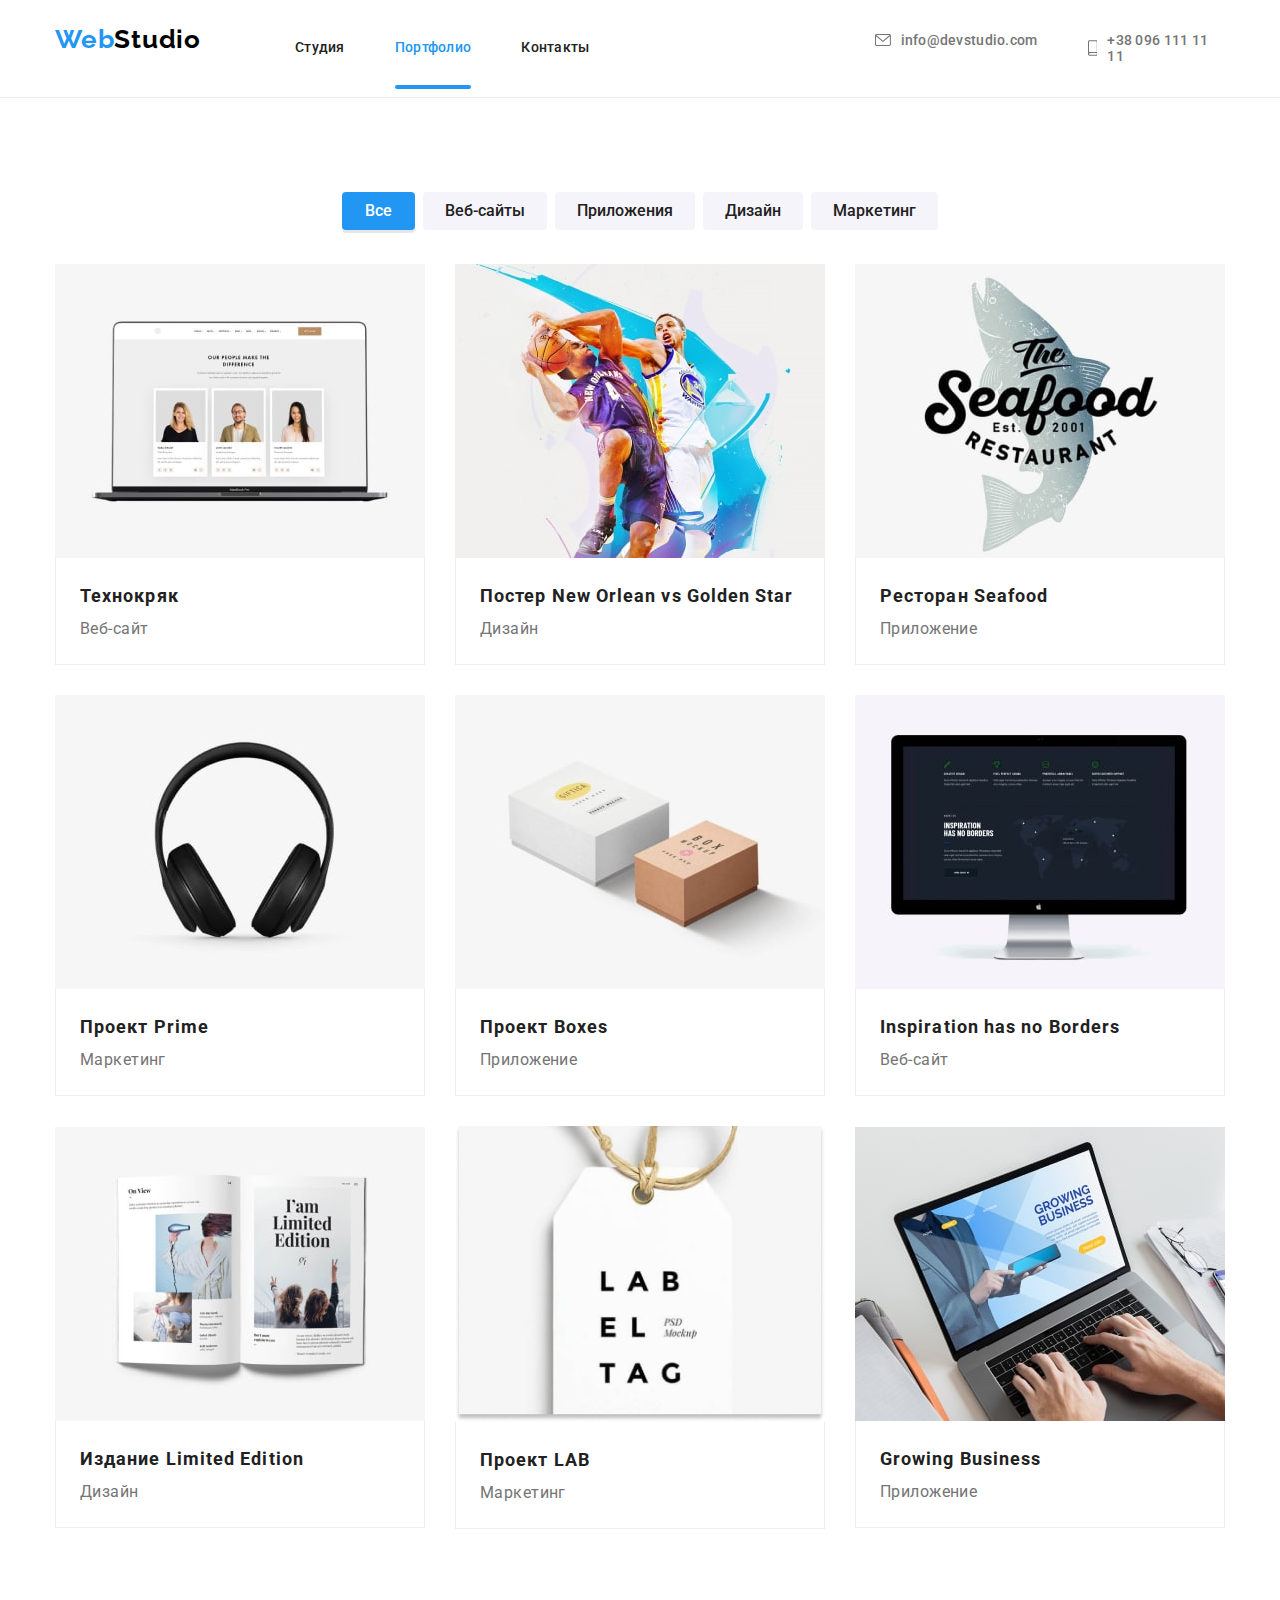
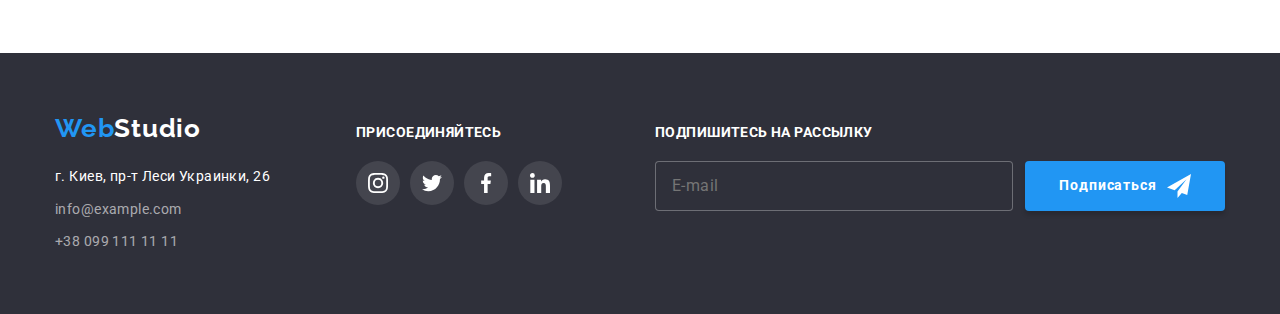
==== portfolio.html @ 18608d6f "fix" ====
<!DOCTYPE html>
<html lang="ru">

<head>
    <meta charset="UTF-8">
    <meta http-equiv="X-UA-Compatible" content="IE=edge">
    <meta name="viewport" content="width=device-width, initial-scale=1.0">
    <title>goit-markup-hw-08</title>
    <link rel="preconnect" href="https://fonts.gstatic.com">
    <link
        href="https://fonts.googleapis.com/css2?family=Raleway:wght@700&family=Roboto:wght@400;500;700;900&display=swap"
        rel="stylesheet">
    <link rel="stylesheet"
        href="https://cdnjs.cloudflare.com/ajax/libs/modern-normalize/1.0.0/modern-normalize.min.css" />
    <link rel="stylesheet" href="./css/main.min.css">
</head>

<body>
<header class="header">
    <div class="container container--head">
        <a href="#" class="logo"><span class="logo__item">Web</span><span class="logo__item--black">Studio</span></a>
        <!-- class="nav" -->
        <button class="menu-toggle js-open-menu" aria-expanded="false" aria-controls="mobile-menu">
            <svg width="24" height="16" viewBox="0 0 24 16" fill="none" xmlns="http://www.w3.org/2000/svg">
                <path fill-rule="evenodd"
                    d="M0 2.66667V0H24V2.66667H0ZM0 9.33333H24V6.66667H0V9.33333ZM0 16H24V13.3333H0V16Z" fill="black" />
            </svg>
            <!-- clip-rule="evenodd" -->
        </button>
        <div class="menu-container js-menu-container" id="mobile-menu">
            <div class="mobile-menu-top">
                <button class="menu-toggle js-close-menu">
                    <svg fill="currentColor" viewBox="0 0 20 20" xmlns="http://www.w3.org/2000/svg" width="24"
                        height="24">
                        <path fill-rule="evenodd"
                            d="M4.293 4.293a1 1 0 011.414 0L10 8.586l4.293-4.293a1 1 0 111.414 1.414L11.414 10l4.293 4.293a1 1 0 01-1.414 1.414L10 11.414l-4.293 4.293a1 1 0 01-1.414-1.414L8.586 10 4.293 5.707a1 1 0 010-1.414z"
                            clip-rule="evenodd"></path>
                    </svg>
                </button>

                <nav class="mobile-menu">
                    <ul class="mobile-menu-list">
                        <li class="mobile-menu-list__item">
                            <a class="mobile-menu-list__link  link" href="./index.html">Студия</a>
                        </li>
                        <li class="mobile-menu-list__item">
                            <a class="mobile-menu-list__link mobile-menu--current link" href="./portfolio.html">Портфолио</a>
                        </li>
                        <li class="mobile-menu-list__item">
                            <a class="mobile-menu-list__link link" href="#contacts">Контакты</a>
                        </li>
                    </ul>
                </nav>
            </div>
            <div class="mobile-menu-bottom">
                <ul class="mobile-menu-contacts">
                    <li class="mobile-menu-contacts__item">
                        <a class="mobile-menu-contacts__link contacts__link--tel link" href="tel:+380961111111">+38 096
                            111 11 11</a>
                    </li>
                    <li class="mobile-menu-contacts__item">
                        <a class="mobile-menu-contacts__link contacts__link--email link"
                            href="mailto:info@devstudio.com">info@devstudio.com</a>
                    </li>
                </ul>
                <ul class="mobile-menu-social">
                    <li class="mobile-menu-social__item">
                        <a class="mobile-menu-social__link link" href="">Instagram</a>
                    </li>
                    <li class="mobile-menu-social__item">
                        <a class="mobile-menu-social__link link" href="">Twitter</a>
                    </li>
                    <li class="mobile-menu-social__item">
                        <a class="mobile-menu-social__link link" href="">Facebook</a>
                    </li>
                    <li class="mobile-menu-social__item">
                        <a class="mobile-menu-social__link link" href="">LinkedIn</a>
                    </li>
                </ul>
            </div>
        </div>
        <div class="menu-desktop">
            <nav>
                <ul class="navigation">
                    <li class="navigation__item">
                        <a class="navigation__link " href="./index.html">Студия</a>
                    </li>
                    <li class="navigation__item">
                        <a class="navigation__link navigation__link--current" href="./portfolio.html">Портфолио</a>
                    </li>
                    <li class="navigation__item">
                        <a class="navigation__link" href="#contacts">Контакты</a>
                    </li>
                </ul>
            </nav>
            <ul class="contacts">
                <li class="contacts__item">
                    <a class="contacts__link contacts__link--email" href="mailto:info@devstudio.com ">
                        <svg class=" contacts__icon contacts__icon--email">
                            <use href="./images/icons.svg#email">
                            </use>
                        </svg>info@devstudio.com</a>
                </li>
                <li class="contacts__item">
                    <a class="contacts__link contacts__link--tel" href="tel:+380961111111">
                        <svg class="contacts__icon contacts__icon--tel">
                            <use href="./images/icons.svg#phone">
                            </use>
                        </svg>+38 096 111 11 11</a>
                </li>
            </ul>
        </div>
    </div>
</header>
    <main>
        <!--PORTFOLIO-->
        <section class="section">
            <div class="container">
                <h1 class="portfolio-title visual--hiden">Наши продукты</h1>
                <ul class="button-list">
                    <li class="button-list__item">
                        <button class="button button--sellect" type="button">Все</button>
                    </li>
                    <li class="button-list__item">
                        <button class="button" type="button">Веб-сайты</button>
                    </li>
                    <li class="button-list__item">
                        <button class="button" type="button">Приложения</button>
                    </li>
                    <li class="button-list__item">
                        <button class="button" type="button">Дизайн</button>
                    </li>
                    <li class="button-list__item">
                        <button class="button" type="button">Маркетинг</button>
                    </li>
                </ul>
                <ul class="products">
                    <li class="products__item">
                        <a href="" class="products__link">
                            <div class="products__thumb">
                               <picture>
                                <source srcset="../images/technokriak-desktop-1x.jpg 1x, ../images/technokriak-desktop-2x.jpg 2x" media="(min-width: 1200px)">
                                <source srcset="../images/technokriak-tab-1x.jpg 1x, ../images/technokriak-tab-2x.jpg 2x"
                                    media="(min-width: 768px)">
                                <source srcset="../images/technokriak-mob-1x.jpg 1x, ../images/technokriak-mob-2x.jpg 2x"
                                        media="(min-width: 480px)">
                                <img class="products__img" src="./images/technokriak.jpg" alt="" width="100%">
                               </picture>
                                <div class="products__overlay">
                                    <p class="products__desc">Технокряк это современная площадка распространения
                                        коронавируса. Компании используют эту платформу для цифрового
                                        шпионажа и атак на защищённые сервера конкурентов.</p>
                                </div>
                            </div>
                            <div class="products__content">
                                <h3 class="products__title">Технокряк</h3>
                                <p class="products__subtitle">Веб-сайт</p>
                            </div>

                        </a>
                    </li>

                    <li class="products__item" >
                        <a href="" class="products__link">
                            <div class="products__thumb">
                                <picture>
                                    <source srcset="../images/poster-desktop-1x.jpg 1x, ../images/poster-desktop-2x.jpg 2x"
                                        media="(min-width: 1200px)">
                                    <source srcset="../images/poster-tab-1x.jpg 1x, ../images/poster-tab-2x.jpg 2x"
                                        media="(min-width: 768px)">
                                    <source srcset="../images/poster-mob-1x.jpg 1x, ../images/poster-mob-2x.jpg 2x"
                                        media="(min-width: 480px)">
                                        <img class="products__img" src="./images/poster-new-orlean.jpg" alt="" width="100%">
                                </picture>
                                        <div class="products__overlay">
                                    <p class="products__desc">Технокряк это современная площадка распространения
                                        коронавируса. Компании используют эту платформу для цифрового
                                        шпионажа и атак на защищённые сервера конкурентов.</p>
                                </div>
                            </div>
                            <div class="products__content">
                                <h3 class="products__title"> Постер New Orlean vs Golden Star </h3>
                                <p class="products__subtitle">Дизайн</p>
                            </div>
                        </a>
                    </li>

                    <li class="products__item">
                        <a href="" class="products__link">
                            <div class="products__thumb">
                                <picture>
                                    <source srcset="../images/restoran-desktop-1x.jpg 1x, ../images/restoran-desktop-2x.jpg 2x" media="(min-width: 1200px)">
                                    <source srcset="../images/restoran-tab-1x.jpg 1x, ../images/restoran-tab-2x.jpg 2x" media="(min-width: 768px)">
                                    <source srcset="../images/restoran-mob-1x.jpg 1x, ../images/restoran-mob-2x.jpg 2x" media="(min-width: 480px)">
                                    <img class="products__img" src="./images/restoran-seafood.jpg" alt="" width="100%">
                                </picture>
                                    <div class="products__overlay">
                                    <p class="products__desc">Технокряк это современная площадка распространения
                                        коронавируса. Компании используют эту платформу для цифрового
                                        шпионажа и атак на защищённые сервера конкурентов.</p>
                                </div>
                            </div>
                            <div class="products__content">
                                <h3 class="products__title">Ресторан Seafood</h3>
                                <p class="products__subtitle">Приложение</p>
                            </div>
                        </a>
                    </li>

                    <li class="products__item">
                        <a href="" class="products__link">
                            <div class="products__thumb">
                                <picture>
                                    <source srcset="../images/prime-desktop-1x.jpg 1x, ../images/prime-desktop-2x.jpg 2x"
                                        media="(min-width: 1200px)">
                                    <source srcset="../images/prime-tab-1x.jpg 1x, ../images/prime-tab-2x.jpg 2x" media="(min-width: 768px)">
                                    <source srcset="../images/prime-mob-1x.jpg 1x, ../images/prime-mob-2x.jpg 2x" media="(min-width: 480px)">
                                    <img class="products__img" src="./images/proekt-prime.jpg" alt="" width="100%">
                                </picture>
                                    <div class="products__overlay">
                                    <p class="products__desc">Технокряк это современная площадка распространения
                                        коронавируса. Компании используют эту платформу для цифрового
                                        шпионажа и атак на защищённые сервера конкурентов.</p>
                                </div>
                            </div>
                            <div class="products__content">
                                <h3 class="products__title">Проект Prime</h3>
                                <p class="products__subtitle">Маркетинг</p>
                            </div>
                        </a>
                    </li>

                    <li class="products__item">
                        <a href="" class="products__link">
                            <div class="products__thumb">
                                <picture>
                                    <source srcset="../images/boxes-desktop-1x.jpg 1x, ../images/boxes-desktop-2x.jpg 2x"
                                        media="(min-width: 1200px)">
                                    <source srcset="../images/boxes-tab-1x.jpg 1x, ../images/boxes-tab-2x.jpg 2x" media="(min-width: 768px)">
                                    <source srcset="../images/boxes-mob-1x.jpg 1x, ../images/boxes-mob-2x.jpg 2x" media="(min-width: 480px)">
                                    <img class="products__img" src="./images/projekt-boxes.jpg" alt="" width="100%">
                                </picture>
                                    <div class="products__overlay">
                                    <p class="products__desc">Технокряк это современная площадка распространения
                                        коронавируса. Компании используют эту платформу для цифрового
                                        шпионажа и атак на защищённые сервера конкурентов.</p>
                                </div>
                            </div>
                            <div class="products__content">
                                <h3 class="products__title">Проект Boxes</h3>
                                <p class="products__subtitle">Приложение</p>
                            </div>
                        </a>
                    </li>

                    <li class="products__item">
                        <a href="" class="products__link">
                            <div class="products__thumb">
                                <picture>
                                    <source srcset="../images/inspiration-desktop-1x.jpg 1x, ../images/inspiration-desktop-2x.jpg 2x"
                                        media="(min-width: 1200px)">
                                    <source srcset="../images/inspiration-tab-1x.jpg 1x, ../images/inspiration-tab-2x.jpg 2x" media="(min-width: 768px)">
                                    <source srcset="../images/inspiration-mob-1x.jpg 1x, ../images/inspiration-mob-2x.jpg 2x" media="(min-width: 480px)">
                                <img class="products__img" src="./images/inspiration-has-no-borders.jpg" alt="" width="100%">
                                </picture>
                                <div class="products__overlay">
                                    <p class="products__desc">Технокряк это современная площадка распространения
                                        коронавируса. Компании используют эту платформу для цифрового
                                        шпионажа и атак на защищённые сервера конкурентов.</p>
                                </div>
                            </div>
                            <div class="products__content">
                                <h3 class="products__title">Inspiration has no Borders</h3>
                                <p class="products__subtitle">Веб-сайт</p>
                            </div>
                        </a>
                    </li>

                    <li class="products__item">
                        <a href="" class="products__link">
                            <div class="products__thumb">
                                <picture>
                                    <source srcset="../images/limited-desktop-1x.jpg 1x, ../images/limited-desktop-2x.jpg 2x" media="(min-width: 1200px)">
                                    <source srcset="../images/limited-tab-1x.jpg 1x, ../images/limited-tab-2x.jpg 2x" media="(min-width: 768px)">
                                    <source srcset="../images/limited-mob-1x.jpg 1x, ../images/limited-mob-2x.jpg 2x" media="(min-width: 480px)">
                                    <img class="products__img" src="./images/limited-edition.jpg" alt="" width="100%">
                                </picture>
                                    <div class="products__overlay">
                                    <p class="products__desc">Технокряк это современная площадка распространения
                                        коронавируса. Компании используют эту платформу для цифрового
                                        шпионажа и атак на защищённые сервера конкурентов.</p>
                                </div>
                            </div>
                            <div class="products__content">
                                <h3 class="products__title">Издание Limited Edition</h3>
                                <p class="products__subtitle">Дизайн</p>
                            </div>
                        </a>
                    </li>

                    <li class="products__item">
                        <a href="" class="products__link">
                            <div class="products__thumb">
                                <picture>
                                    <source srcset="../images/lab-desktop-1x.jpg 1x, ../images/lab-desktop-2x.jpg 2x"
                                        media="(min-width: 1200px)">
                                    <source srcset="../images/lab-tab-1x.jpg 1x, ../images/lab-tab-2x.jpg 2x" media="(min-width: 768px)">
                                    <source srcset="../images/lab-mob-1x.jpg 1x, ../images/lab-mob-2x.jpg 2x" media="(min-width: 480px)">
                                <img class="products__img" src="./images/project-lab-el-tag.jpg" alt="" width="100%">
                                </picture>
                                <div class="products__overlay">
                                    <p class="products__desc">Технокряк это современная площадка распространения
                                        коронавируса. Компании используют эту платформу для цифрового
                                        шпионажа и атак на защищённые сервера конкурентов.</p>
                                </div>
                            </div>
                            <div class="products__content">
                                <h3 class="products__title">Проект LAB</h3>
                                <p class="products__subtitle">Маркетинг</p>
                            </div>
                        </a>
                    </li>

                    <li class="products__item">
                        <a href="" class="products__link">
                            <div class="products__thumb">
                                <picture>
                                    <source srcset="../images/groving-desktop-1x.jpg 1x, ../images/groving-desktop-2x.jpg 2x"
                                        media="(min-width: 1200px)">
                                    <source srcset="../images/groving-tab-1x.jpg 1x, ../images/groving-tab-2x.jpg 2x" media="(min-width: 768px)">
                                    <source srcset="../images/groving-mob-1x.jpg 1x, ../images/groving-mob-2x.jpg 2x" media="(min-width: 480px)">
                                <img class="products__img" src="./images/technokriak.jpg" alt="" width="100%">
                                </picture>
                                <div class="products__overlay">
                                    <p class="products__desc">Технокряк это современная площадка распространения
                                        коронавируса. Компании используют эту платформу для цифрового
                                        шпионажа и атак на защищённые сервера конкурентов.</p>
                                </div>
                            </div>
                            <div class="products__content">
                                <h3 class="products__title">Growing Business</h3>
                                <p class="products__subtitle">Приложение</p>
                            </div>
                        </a>
                    </li>
                </ul>
            </div>
        </section>

    </main>
<footer class="footer">
    <div class="container container--foot">
        <div class="tablet__foot">
            <div class="foot__width">
                <div class="foot__logo--foot">
                    <a href="#" class="logo logo--foot"> <span class="logo__item">Web</span><span
                            class="logo__item--white">Studio</span></a>
                </div>
                <address id="contacts">
                    <ul class="items">
                        <li>
                            <p class="items__text">г. Киев, пр-т Леси Украинки, 26</p>
                        </li>
                        <li><a class="items__link mail" href="mailto:info@example.com">info@example.com</a> </li>
                        <li><a class="items__link tel" href="tel:+380991111111">+38 099 111 11 11</a> </li>
                    </ul>
                </address>
            </div>
            <div class="connect">
                <p class="connect__subtitle">присоединяйтесь</p>
                <ul class="social-connect">
                    <li class="social-connect__item">
                        <a class="social-connect__link" href="">
                            <svg class="social-connect__icon" width="20" height="20">
                                <use href="./images/icons.svg#instagram"></use>
                            </svg>
                        </a>
                    </li>
                    <li class="social-connect__item">
                        <a class="social-connect__link" href="">
                            <svg class="social-connect__icon" width="20" height="20">
                                <use href="./images/icons.svg#twitter"></use>
                            </svg>
                        </a>
                    </li>
                    <li class="social-connect__item">
                        <a class="social-connect__link" href="">
                            <svg class="social-connect__icon" width="20" height="20">
                                <use href="./images/icons.svg#facebook"></use>
                            </svg>
                        </a>
                    </li>
                    <li class="social-connect__item">
                        <a class="social-connect__link" href="">
                            <svg class="social-connect__icon" width="20" height="20">
                                <use href="./images/icons.svg#linkedin"></use>
                            </svg>
                        </a>
                    </li>
                </ul>
            </div>
        </div>
        <div class="subscribe">
            <p class="subscribe__subtitle">Подпишитесь на рассылку</p>
            <form class="form-subscribe" autocomplete="off">

                <label class="form-subscribe__field">
                    <input class="form-subscribe__input" type="text" placeholder="E-mail">
                </label>
                <button class="form-subscribe__button" type="submit"><span
                        class="form-subscribe__button-label">Подписаться</span>
                    <svg class="form-subscribe__svg" width="24px" height="24px">
                        <use href="./images/icons.svg#send"></use>
                    </svg>
                </button>
            </form>

        </div>
    </div>

</footer>
<!-- Скрипт на мобайл-меню -->
<script src="./js/mobile-menu.js"></script>
</body>

</html>
---- css/main.min.css ----
:root{--active-color: #2196f3;--white-color: #ffffff;--text-color: #757575;--main-font: "Roboto", sans-serif;--accent-font: "Raleway", sans-serif;--title-color: #212121;--button-background: #f5f4fa;--button-background-active: #2196f3;--back-dark: #2f303a;--foot-contact-text: rgba(255, 255, 255, 0.6);--back-color-order: #188ce8;--card-set-gap: 30px;--card-content-bc: #eeeeee;--icon-color: #afb1b8;--icon-connect: rgba(255, 255, 255, 0.1)}*{margin:0;padding:0}body{background-color:var(--white-color);font-family:var(--main-font);color:var(--text-color);font-size:14px;line-height:1.71em;letter-spacing:0.03em}.container{width:100%;padding-left:15px;padding-right:15px;margin-left:auto;margin-right:auto}@media screen and (min-width: 480px){.container{max-width:480px}}@media screen and (min-width: 768px){.container{max-width:768px}}@media screen and (min-width: 1200px){.container{max-width:1200px}}.section{margin-left:auto;margin-right:auto;padding:60px 0}@media screen and (min-width: 1200px){.section{padding:94px 0}}ul{list-style:none}a .link{text-decoration:none}a:active{color:var(--active-color)}h1,h2,h3,h4,h5,h6{color:var(--title-color);margin:0}p{margin:0}img{display:block;max-width:100%;height:auto}.main--title,.advantages .caption-title{text-transform:uppercase}.visual--hiden{visibility:hidden;position:absolute;clip:rect(0 0 0 0);width:1px;height:1px;margin:-1px}.logo{font-family:var(--accent-font);font-weight:700;font-size:24px;line-height:1.17em;letter-spacing:0.03em;padding-top:16px;padding-bottom:16px;text-decoration:none}@media screen and (min-width: 768px){.logo{margin-right:88px}}@media screen and (min-width: 1200px){.logo{font-size:26px;line-height:1.19em;margin-right:94px;padding-top:24px;padding-bottom:25px}}.logo__item{color:var(--active-color)}.logo__item--black{color:#000000}.logo__item--white{color:var(--white-color)}.logo--foot{padding:0;margin-top:60px;margin:0}.header{border-bottom:1px solid #ececec}.link{text-decoration:none}.container--head{min-width:320px;position:relative;display:-webkit-box;display:-ms-flexbox;display:flex;margin-bottom:0}.menu-toggle{position:absolute;top:10px;right:15px;width:40px;height:40px;display:-webkit-box;display:-ms-flexbox;display:flex;-webkit-box-pack:center;-ms-flex-pack:center;justify-content:center;-webkit-box-align:center;-ms-flex-align:center;align-items:center;margin:0;padding:0;background-color:transparent;cursor:pointer;border:none;outline:none;color:#000000}.menu-toggle:hover,.menu-toggle:focus{color:var(--active-color);fill:currentColor}@media (min-width: 768px){.menu-toggle{display:none}}.menu-container{position:fixed;top:0;left:0;background-color:var(--white-color);width:100vw;height:100vh;padding:48px 40px;z-index:2000;-webkit-transform:translateX(150%);transform:translateX(150%);-webkit-transition:transformX 250ms cubic-bezier(0.4, 0, 0.2, 1);transition:transformX 250ms cubic-bezier(0.4, 0, 0.2, 1)}.menu-container.is-open{-webkit-transform:translateX(0);transform:translateX(0)}.mobile-menu-list{font-weight:500;font-size:40px;line-height:1.18;letter-spacing:0.02em}.mobile-menu-list__link{display:inline-block;color:#000000}.mobile-menu-list>li:not(:last-child){padding-bottom:32px}.mobile-menu--current{color:var(--active-color)}.mobile-menu-bottom{position:absolute;bottom:48px}.mobile-menu-contacts{font-weight:500;font-size:24px;line-height:1.17;letter-spacing:0.02em}.mobile-menu-contacts__link{display:inline-block;color:var(--text-color);padding-bottom:32px}.mobile-menu-social{display:-webkit-box;display:-ms-flexbox;display:flex;-webkit-box-orient:horizontal;-webkit-box-direction:normal;-ms-flex-direction:row;flex-direction:row;font-weight:500;font-size:18px;line-height:1.22;letter-spacing:0.02em;padding-top:32px}.mobile-menu-social__link{color:var(--active-color);position:relative;color:var(--active-color)}.mobile-menu-social>li:not(:last-child){padding-right:20px}.contacts{line-height:1.14em;display:-webkit-inline-box;display:-ms-inline-flexbox;display:inline-flex;-webkit-box-orient:vertical;-webkit-box-direction:normal;-ms-flex-direction:column;flex-direction:column;margin-left:auto}.contacts__icon{fill:currentColor;margin-right:10px}@media screen and (min-width: 768px){.contacts__icon--email{width:14px;height:10px}.contacts__icon--tel{width:10px;height:14px}}@media screen and (min-width: 1200px){.contacts__icon--email{width:16px;height:12px}.contacts__icon--tel{width:10px;height:16px}}@media screen and (min-width: 768px){.contacts{margin-left:84px}}@media screen and (min-width: 1200px){.contacts>li:not(:last-child){margin-right:50px}.contacts{-webkit-box-orient:horizontal;-webkit-box-direction:normal;-ms-flex-direction:row;flex-direction:row;margin-left:285px}}.contacts__link{display:-webkit-inline-box;display:-ms-inline-flexbox;display:inline-flex;text-decoration:none;font-style:normal;font-size:12px;line-height:1.17;font-weight:500;letter-spacing:0.02em;color:inherit;-webkit-box-align:center;-ms-flex-align:center;align-items:center;-webkit-transition:color 250ms cubic-bezier(0.4, 0, 0.2, 1);transition:color 250ms cubic-bezier(0.4, 0, 0.2, 1)}@media screen and (min-width: 768px){.contacts__link{-webkit-box-orient:horizontal;-webkit-box-direction:normal;-ms-flex-direction:row;flex-direction:row}.contacts__link--email{padding-top:21px;padding-bottom:5px}.contacts__link--tel{padding-bottom:21px;padding-top:5px}}@media screen and (min-width: 1200px){.contacts__link{font-size:14px;-webkit-box-orient:horizontal;-webkit-box-direction:normal;-ms-flex-direction:row;flex-direction:row;padding-top:32px;padding-bottom:32px}}.contacts__link:hover,.contacts__link:focus{color:var(--active-color)}@media screen and (max-width: 768px){.menu-desktop{display:none}}@media screen and (min-width: 768px){.menu-desktop{display:-webkit-box;display:-ms-flexbox;display:flex;-webkit-box-orient:horizontal;-webkit-box-direction:normal;-ms-flex-direction:row;flex-direction:row;-webkit-box-align:center;-ms-flex-align:center;align-items:center}}.navigation{display:-webkit-box;display:-ms-flexbox;display:flex;-webkit-box-orient:horizontal;-webkit-box-direction:normal;-ms-flex-direction:row;flex-direction:row}@media screen and (min-width: 768px){.navigation__item:not(:last-child){margin-right:50px}.navigation a:hover,.navigation a:focus{color:var(--active-color)}}.navigation .navigation__link{font-weight:500;font-size:14px;line-height:1.14em;letter-spacing:0.02em;color:var(--title-color);display:-webkit-box;display:-ms-flexbox;display:flex;-webkit-box-orient:horizontal;-webkit-box-direction:normal;-ms-flex-direction:row;flex-direction:row;-webkit-box-align:center;-ms-flex-align:center;align-items:center;text-decoration:none;-webkit-transition:color 250ms cubic-bezier(0.4, 0, 0.2, 1);transition:color 250ms cubic-bezier(0.4, 0, 0.2, 1)}@media screen and (min-width: 768px){.navigation .navigation__link{padding-top:32px;padding-bottom:32px}}.navigation .navigation__link--current{position:relative;color:var(--active-color)}.navigation .navigation__link--current::after{position:absolute;content:" ";left:0;bottom:-1px;display:block;width:100%;height:4px;border-radius:2px;background-color:var(--button-background-active)}.section--main{height:400px;display:-webkit-box;display:-ms-flexbox;display:flex;background-size:cover;background-position:center;background-repeat:no-repeat;padding:0}@media screen and (max-width: 767px){.section--main{background-size:cover;background-image:-webkit-gradient(linear, left top, left bottom, from(rgba(47,48,58,0.4)), to(rgba(47,48,58,0.4))),url("../images/hero-mob-1x.jpg");background-image:linear-gradient(rgba(47,48,58,0.4), rgba(47,48,58,0.4)),url("../images/hero-mob-1x.jpg")}}@media (min-device-pixel-ratio: 2), (-webkit-min-device-pixel-ratio: 2), (min-resolution: 192dpi), (min-resolution: 2dppx){.section--main{background-image:-webkit-gradient(linear, left top, left bottom, from(rgba(47,48,58,0.4)), to(rgba(47,48,58,0.4))),url("../images/hero-mob-2x.jpg");background-image:linear-gradient(rgba(47,48,58,0.4), rgba(47,48,58,0.4)),url("../images/hero-mob-2x.jpg")}}@media screen and (min-width: 768px) and (max-width: 1199px){.section--main{width:auto;background-image:-webkit-gradient(linear, left top, left bottom, from(rgba(47,48,58,0.4)), to(rgba(47,48,58,0.4))),url("../images/hero-tab-1x.jpg");background-image:linear-gradient(rgba(47,48,58,0.4), rgba(47,48,58,0.4)),url("../images/hero-tab-1x.jpg")}}@media screen and (min-width: 768px) and (max-width: 1199px) and (min-device-pixel-ratio: 2), screen and (min-width: 768px) and (max-width: 1199px) and (-webkit-min-device-pixel-ratio: 2), screen and (min-width: 768px) and (max-width: 1199px) and (min-resolution: 192dpi), screen and (min-width: 768px) and (max-width: 1199px) and (min-resolution: 2dppx){.section--main{background-image:-webkit-gradient(linear, left top, left bottom, from(rgba(47,48,58,0.4)), to(rgba(47,48,58,0.4))),url("../images/hero-tab-2x.jpg");background-image:linear-gradient(rgba(47,48,58,0.4), rgba(47,48,58,0.4)),url("../images/hero-tab-2x.jpg")}}@media screen and (min-width: 1200px){.section--main{height:600px;max-width:1600px;background-image:-webkit-gradient(linear, left top, left bottom, from(rgba(47,48,58,0.4)), to(rgba(47,48,58,0.4))),url("../images/hero-desktop-1x.jpg");background-image:linear-gradient(rgba(47,48,58,0.4), rgba(47,48,58,0.4)),url("../images/hero-desktop-1x.jpg")}}@media screen and (min-width: 1200px) and (min-device-pixel-ratio: 2), screen and (min-width: 1200px) and (-webkit-min-device-pixel-ratio: 2), screen and (min-width: 1200px) and (min-resolution: 192dpi), screen and (min-width: 1200px) and (min-resolution: 2dppx){.section--main{background-image:-webkit-gradient(linear, left top, left bottom, from(rgba(47,48,58,0.4)), to(rgba(47,48,58,0.4))),url("../images/hero-desktop-2x.jpg");background-image:linear-gradient(rgba(47,48,58,0.4), rgba(47,48,58,0.4)),url("../images/hero-desktop-2x.jpg")}}.container--hero{display:-webkit-box;display:-ms-flexbox;display:flex;-webkit-box-align:center;-ms-flex-align:center;align-items:center;-webkit-box-pack:center;-ms-flex-pack:center;justify-content:center;-webkit-box-orient:vertical;-webkit-box-direction:normal;-ms-flex-direction:column;flex-direction:column;-ms-flex-wrap:wrap;flex-wrap:wrap}.main--title{color:var(--white-color);font-size:26px;line-height:1.62em;font-weight:900;letter-spacing:0.06em;text-align:center;-webkit-box-pack:center;-ms-flex-pack:center;justify-content:center;margin-left:auto;margin-right:auto}@media screen and (min-width: 1200px){.main--title{font-size:44px;line-height:1.36em;width:696px}}.button-order{display:inline-block;font-weight:700;font-size:16px;line-height:1.88em;color:var(--white-color);background-color:var(--button-background-active);letter-spacing:0.06em;padding:10px 32px;cursor:pointer;border:none;-webkit-box-shadow:0px 4px 4px rgba(0,0,0,0.15);box-shadow:0px 4px 4px rgba(0,0,0,0.15);border-radius:4px;-webkit-transition:color 250ms cubic-bezier(0.4, 0, 0.2, 1),background-color 250ms cubic-bezier(0.4, 0, 0.2, 1);transition:color 250ms cubic-bezier(0.4, 0, 0.2, 1),background-color 250ms cubic-bezier(0.4, 0, 0.2, 1)}.hero-button{display:-webkit-box;display:-ms-flexbox;display:flex;-webkit-box-pack:center;-ms-flex-pack:center;justify-content:center;margin-top:30px}.button.order:hover,.button.order:focus{background-color:var(--back-color-order);cursor:pointer}.backdrop{position:fixed;top:0;left:0;width:100%;height:100%;background-color:rgba(0,0,0,0.2);-webkit-transition:opacity 250ms cubic-bezier(0.4, 0, 0.2, 1);transition:opacity 250ms cubic-bezier(0.4, 0, 0.2, 1);opacity:1}.backdrop.is-hidden{opacity:0;pointer-events:none}.close{position:absolute;width:30px;height:30px;cursor:pointer;margin-top:8px;margin-right:8px;background:#ffffff;border:1px solid rgba(0,0,0,0.1);border-radius:50%}.close-icon{position:absolute;-webkit-transform:translate(-50%, -50%);transform:translate(-50%, -50%);fill:#000000;-webkit-transition:fill 250ms cubic-bezier(0.4, 0, 0.2, 1);transition:fill 250ms cubic-bezier(0.4, 0, 0.2, 1)}.close:hover .close-icon{fill:var(--active-color)}.close:focus-within .close-icon{fill:var(--active-color)}.modal{position:absolute;top:50%;left:50%;-webkit-transform:translate(-50%, -50%);transform:translate(-50%, -50%);height:609px;width:450px;display:-webkit-box;display:-ms-flexbox;display:flex;visibility:visible;-webkit-box-pack:end;-ms-flex-pack:end;justify-content:flex-end;-webkit-box-align:start;-ms-flex-align:start;align-items:flex-start;background-color:#fff;-webkit-box-shadow:0px 1px 3px rgba(0,0,0,0.12),0px 1px 1px rgba(0,0,0,0.14),0px 2px 1px rgba(0,0,0,0.2);box-shadow:0px 1px 3px rgba(0,0,0,0.12),0px 1px 1px rgba(0,0,0,0.14),0px 2px 1px rgba(0,0,0,0.2);border-radius:4px;z-index:5}.form{padding:40px}.form__title{font-weight:700;font-size:20px;line-height:1.17em;letter-spacing:0.03em;color:var(--title-color);margin-bottom:30px}.form__field{position:relative;display:-webkit-box;display:-ms-flexbox;display:flex;-webkit-box-orient:vertical;-webkit-box-direction:normal;-ms-flex-direction:column;flex-direction:column;margin-bottom:28px}.form__input{margin:0;padding:0;padding-left:42px;color:#000000;border:1px solid rgba(33,33,33,0.2);border-radius:4px;height:40px;-webkit-transition:border 250ms cubic-bezier(0.4, 0, 0.2, 1);transition:border 250ms cubic-bezier(0.4, 0, 0.2, 1)}.form__input:focus,.form__input:hover{border:1px solid var(--active-color);outline:none;cursor:pointer}.form__input:focus-within ~ .form__icon{color:var(--active-color)}.form__label{position:absolute;top:50%;left:0;display:inline-block;-webkit-transform:translateY(-42px);transform:translateY(-42px)}.form__icon{position:absolute;top:50%;left:15px;display:block;-webkit-transform:translateY(-50%);transform:translateY(-50%);color:#000;fill:currentColor}.form__textarea-input{margin:0;border:1px solid rgba(33,33,33,0.2);border-radius:4px;padding:12px 16px;resize:none}.form__textarea-input::-webkit-input-placeholder{font-size:12px;line-height:1.17;letter-spacing:0.01em;color:rgba(117,117,117,0.5)}.form__textarea-input:-ms-input-placeholder{font-size:12px;line-height:1.17;letter-spacing:0.01em;color:rgba(117,117,117,0.5)}.form__textarea-input::-ms-input-placeholder{font-size:12px;line-height:1.17;letter-spacing:0.01em;color:rgba(117,117,117,0.5)}.form__textarea-input::placeholder{font-size:12px;line-height:1.17;letter-spacing:0.01em;color:rgba(117,117,117,0.5)}.form__textarea-label{position:absolute;top:0%;left:0;display:inline-block;-webkit-transform:translateY(-22px);transform:translateY(-22px)}.form__check{font-size:12px;position:relative;display:block;margin-bottom:30px;padding-left:24px}.form__check-input{position:absolute;margin:-1px;width:1px;height:1px;border:0;padding:0;clip:rect(0 0 0 0);overflow:hidden}.form__check-input:focus+.form__check-box{border-color:var(--active-color)}.form__check-input:checked+.form__check-box{border-color:transparent;background-color:var(--button-background-active);background-size:contain;background-image:url("../images/check.svg")}.form__check-box{position:absolute;display:inline-block;width:16px;height:15px;top:4px;left:0;margin-left:0;border:2px solid black;border-radius:4px}.form__license-link{color:var(--active-color);text-decoration:underline}.submit-bth{display:-webkit-box;display:-ms-flexbox;display:flex;-webkit-box-align:center;-ms-flex-align:center;align-items:center;font-weight:700;font-size:16px;line-height:1.88em;color:var(--white-color);background-color:var(--button-background-active);letter-spacing:0.06em;margin-left:auto;margin-right:auto;padding:10px 55px;cursor:pointer;border:none;border-radius:4px;-webkit-transition:background-color 250ms cubic-bezier(0.4, 0, 0.2, 1);transition:background-color 250ms cubic-bezier(0.4, 0, 0.2, 1)}.submit-bth:focus,.submit-bth:hover{background-color:var(--back-color-order)}@media screen and (min-width: 1200px){.modal{height:581px;width:528px}.form__check{font-size:14px;padding-left:36px}.form__check-box{margin-left:12px}}.section--advantages{padding:60px 0}@media screen and (min-width: 1200px){.section--advantages{padding:94px 0}}.advantages{padding:0;margin:0;list-style:none}@media screen and (min-width: 768px){.advantages{display:-webkit-box;display:-ms-flexbox;display:flex;-ms-flex-wrap:wrap;flex-wrap:wrap;margin-left:-30px}}.advantages__item{margin-bottom:30px}@media screen and (min-width: 768px){.advantages__item{-ms-flex-preferred-size:calc(100% / 2 - 30px);flex-basis:calc(100% / 2 - 30px);margin-left:30px}}@media screen and (min-width: 1200px){.advantages__item{-ms-flex-preferred-size:calc(100% / 4 - 30px);flex-basis:calc(100% / 4 - 30px);margin-left:30px}}.advantages__icon{display:-webkit-box;display:-ms-flexbox;display:flex;width:100%;height:120px;border-radius:4px;-webkit-box-pack:center;-ms-flex-pack:center;justify-content:center;-webkit-box-align:center;-ms-flex-align:center;align-items:center;background-color:var(--button-background);fill:currentColor;margin-bottom:30px}@media screen and (min-width: 1200px){.advantages__content{margin-top:30px}}.advantages__title{font-weight:700;font-size:14px;line-height:1.17em;letter-spacing:0.03em;color:var(--title-color);text-transform:uppercase;text-align:center}@media screen and (min-width: 768px){.advantages__title{text-align:left}}.advantages__text{margin-top:10px}.heading{font-weight:700;font-size:36px;line-height:1.17em;letter-spacing:0.03em;color:var(--title-color);text-align:center}.production{display:-webkit-box;display:-ms-flexbox;display:flex;-webkit-box-orient:horizontal;-webkit-box-direction:normal;-ms-flex-direction:row;flex-direction:row;margin-top:50px;z-index:-1}.production__item{position:relative}.production__overlay{position:absolute;display:-webkit-box;display:-ms-flexbox;display:flex;-webkit-box-pack:center;-ms-flex-pack:center;justify-content:center;-webkit-box-align:center;-ms-flex-align:center;align-items:center;bottom:0%;left:0%;width:100%;height:70px;background-color:rgba(47,48,58,0.8)}.production__text{margin:0;display:-webkit-box;display:-ms-flexbox;display:flex;text-align:center;text-transform:uppercase;color:var(--white-color)}.production>li:not(:last-child){margin-right:30px}.section--production{padding-bottom:94px;padding-top:0;position:relative;z-index:1;display:none}@media screen and (min-width: 1200px){.section--production{display:block}}.section--teams{background-color:var(--button-background)}.team{padding:0;margin:0;list-style:none}@media screen and (min-width: 768px){.team{display:-webkit-box;display:-ms-flexbox;display:flex;-ms-flex-wrap:wrap;flex-wrap:wrap;margin-left:-30px}}.team__item{background-color:var(--white-color);-webkit-box-shadow:0px 2px 1px 0px rgba(0,0,0,0.2);box-shadow:0px 2px 1px 0px rgba(0,0,0,0.2);-webkit-box-shadow:0px 1px 1px 0px rgba(0,0,0,0.14);box-shadow:0px 1px 1px 0px rgba(0,0,0,0.14);-webkit-box-shadow:0px 1px 3px 0px rgba(0,0,0,0.12);box-shadow:0px 1px 3px 0px rgba(0,0,0,0.12);margin-top:30px}@media screen and (min-width: 768px){.team__item{-ms-flex-preferred-size:calc(100% / 2 - 30px);flex-basis:calc(100% / 2 - 30px);margin-left:30px}}@media screen and (min-width: 1200px){.team__item{-ms-flex-preferred-size:calc(100% / 4 - 30px);flex-basis:calc(100% / 4 - 30px)}}.card{margin:0;-webkit-box-align:center;-ms-flex-align:center;align-items:center}.card__content{display:-webkit-box;display:-ms-flexbox;display:flex;-webkit-box-orient:vertical;-webkit-box-direction:normal;-ms-flex-direction:column;flex-direction:column;-webkit-box-align:center;-ms-flex-align:center;align-items:center;-webkit-box-pack:center;-ms-flex-pack:center;justify-content:center;padding-top:30px;padding-bottom:24px}.card__text{margin-top:10px}.card__name{font-weight:500}.team>.team__item{font-size:16px;line-height:1.17em;letter-spacing:0.03em;text-align:center;border:none}.heading--teams{text-align:center;margin-bottom:30px;font-size:28px}@media screen and (min-width: 1200px){.heading--teams{margin-bottom:50px;font-size:36px}}.social{display:-webkit-box;display:-ms-flexbox;display:flex;text-align:center;-webkit-box-pack:center;-ms-flex-pack:center;justify-content:center;margin-top:16px}.social__link{display:-webkit-box;display:-ms-flexbox;display:flex;width:44px;height:44px;border:none;border-radius:50%;-webkit-box-pack:center;-ms-flex-pack:center;justify-content:center;-webkit-box-align:center;-ms-flex-align:center;align-items:center;fill:var(--icon-color);-webkit-transition:fill 250ms cubic-bezier(0.4, 0, 0.2, 1),background-color 250ms cubic-bezier(0.4, 0, 0.2, 1);transition:fill 250ms cubic-bezier(0.4, 0, 0.2, 1),background-color 250ms cubic-bezier(0.4, 0, 0.2, 1)}.social__link:hover,.social__link:focus{background-color:var(--active-color);fill:var(--white-color)}.social__item:not(:last-child){margin-right:10px}.partners{display:-webkit-box;display:-ms-flexbox;display:flex;-webkit-box-orient:horizontal;-webkit-box-direction:normal;-ms-flex-direction:row;flex-direction:row;-ms-flex-wrap:wrap;flex-wrap:wrap;margin-top:50px;margin-left:-30px}.partners__link{display:-webkit-box;display:-ms-flexbox;display:flex;-webkit-box-align:center;-ms-flex-align:center;align-items:center;-webkit-box-pack:center;-ms-flex-pack:center;justify-content:center;width:100%;height:92px;border:1px solid var(--icon-color);border-radius:4px;cursor:pointer;-webkit-transition:border-color 250ms cubic-bezier(0.4, 0, 0.2, 1);transition:border-color 250ms cubic-bezier(0.4, 0, 0.2, 1)}.partners__link:hover,.partners__link:focus{border-color:var(--button-background-active)}.partners__icon{display:inline-block;-webkit-box-align:center;-ms-flex-align:center;align-items:center;-webkit-box-pack:center;-ms-flex-pack:center;justify-content:center;fill:var(--icon-color);color:currentColor;-webkit-transition:fill 250ms cubic-bezier(0.4, 0, 0.2, 1);transition:fill 250ms cubic-bezier(0.4, 0, 0.2, 1)}.partners__link:focus .partners__icon,.partners__link:hover .partners__icon{fill:var(--active-color)}.partners__item{display:-webkit-box;display:-ms-flexbox;display:flex;-webkit-box-orient:vertical;-webkit-box-direction:normal;-ms-flex-direction:columnS;flex-direction:columnS;-ms-flex-wrap:wrap;flex-wrap:wrap;width:100%;margin-left:30px;margin-bottom:30px;-ms-flex-preferred-size:calc((100% - 60px) / 2);flex-basis:calc((100% - 60px) / 2)}@media screen and (min-width: 768px){.partners__item{-ms-flex-preferred-size:calc((100% - 90px) / 3);flex-basis:calc((100% - 90px) / 3)}}@media screen and (min-width: 1200px){.partners__item{-ms-flex-preferred-size:calc((100% - 180px) / 6);flex-basis:calc((100% - 180px) / 6)}}.products__title{font-weight:700;font-size:18px;line-height:2em;letter-spacing:0.06em}.products{font-size:16px;line-height:1.88em;display:-webkit-box;display:-ms-flexbox;display:flex;-ms-flex-wrap:wrap;flex-wrap:wrap;-webkit-box-pack:center;-ms-flex-pack:center;justify-content:center;-webkit-box-align:center;-ms-flex-align:center;align-items:center;padding:0;margin:0}.products__item:not(:last-child){margin-bottom:30px}.products__link{text-decoration:none;display:inline-block;-webkit-box-shadow:none;box-shadow:none;border:none;width:100%;-webkit-transition:border 250ms cubic-bezier(0.4, 0, 0.2, 1),-webkit-box-shadow 250ms cubic-bezier(0.4, 0, 0.2, 1);transition:border 250ms cubic-bezier(0.4, 0, 0.2, 1),-webkit-box-shadow 250ms cubic-bezier(0.4, 0, 0.2, 1);transition:border 250ms cubic-bezier(0.4, 0, 0.2, 1),box-shadow 250ms cubic-bezier(0.4, 0, 0.2, 1);transition:border 250ms cubic-bezier(0.4, 0, 0.2, 1),box-shadow 250ms cubic-bezier(0.4, 0, 0.2, 1),-webkit-box-shadow 250ms cubic-bezier(0.4, 0, 0.2, 1)}.products__title{font-size:18px}.products__text{font-family:var(--main-font);color:var(--text-color);font-size:16px;line-height:1.88;margin-top:4px;text-decoration:none}.products__content{text-decoration:none;color:var(--text-color);padding:20px 24px;border-right:1px solid var(--card-content-bc);border-bottom:1px solid var(--card-content-bc);border-left:1px solid var(--card-content-bc)}.products__link:hover,.products__link:focus{background-color:#ffffff;border:1px solid #eeeeee;-webkit-box-shadow:0px 1px 1px rgba(0,0,0,0.12),0px 4px 4px rgba(0,0,0,0.06),1px 4px 6px rgba(0,0,0,0.16);box-shadow:0px 1px 1px rgba(0,0,0,0.12),0px 4px 4px rgba(0,0,0,0.06),1px 4px 6px rgba(0,0,0,0.16);color:currentColor}.products__thumb{position:relative;overflow:hidden}.products__overlay{position:absolute;content:"";display:block;top:0;left:0;width:100%;height:100%;background:rgba(33,150,243,0.9);opacity:0;-webkit-transform:translateY(100%);transform:translateY(100%);-webkit-transition:opacity 250ms cubic-bezier(0.4, 0, 0.2, 1),-webkit-transform 250ms cubic-bezier(0.4, 0, 0.2, 1);transition:opacity 250ms cubic-bezier(0.4, 0, 0.2, 1),-webkit-transform 250ms cubic-bezier(0.4, 0, 0.2, 1);transition:transform 250ms cubic-bezier(0.4, 0, 0.2, 1),opacity 250ms cubic-bezier(0.4, 0, 0.2, 1);transition:transform 250ms cubic-bezier(0.4, 0, 0.2, 1),opacity 250ms cubic-bezier(0.4, 0, 0.2, 1),-webkit-transform 250ms cubic-bezier(0.4, 0, 0.2, 1)}.products__desc{font-size:18px;line-height:1.56;letter-spacing:0.03em;color:var(--white-color);padding:63px 24px}.products__link:hover .products__overlay,.products__link:focus .products__overlay{opacity:1;-webkit-transform:translateY(0);transform:translateY(0)}@media screen and (min-width: 768px) and (max-width: 1199px){.products{display:-webkit-box;display:-ms-flexbox;display:flex;-webkit-box-pack:start;-ms-flex-pack:start;justify-content:flex-start}.products__item:nth-child(2n){margin-left:30px}.products__item:not(:last-child){-webkit-box-orient:horizontal;-webkit-box-direction:normal;-ms-flex-direction:row;flex-direction:row;-ms-flex-preferred-size:calc(100% / 2 - 30px);flex-basis:calc(100% / 2 - 30px)}.products__link{width:354px}}@media screen and (min-width: 1200px){.products{display:-webkit-box;display:-ms-flexbox;display:flex;-ms-flex-wrap:wrap;flex-wrap:wrap;-webkit-box-pack:center;-ms-flex-pack:center;justify-content:center;margin-left:calc(-1 * var(--card-set-gap))}.products__item{-ms-flex-preferred-size:calc(100% / 3 - 30px);flex-basis:calc(100% / 3 - 30px);margin-left:30px;margin-bottom:30px}.products__link{width:370px}}.button-list{display:-webkit-box;display:-ms-flexbox;display:flex;-ms-flex-wrap:wrap;flex-wrap:wrap;-webkit-box-orient:horizontal;-webkit-box-direction:normal;-ms-flex-direction:row;flex-direction:row;margin-bottom:25px}.button-list__item:not(:last-child){margin-right:8px}.button-list__item{margin-bottom:15px}.button{font-family:inherit;font-weight:500;font-size:16px;line-height:1.63;color:var(--title-color);background-color:var(--button-background);min-width:73px;border:0px;padding:6px 22px;border-radius:4px;cursor:pointer;-webkit-transition:color 250ms cubic-bezier(0.4, 0, 0.2, 1),background-color 250ms cubic-bezier(0.4, 0, 0.2, 1),-webkit-box-shadow 250ms cubic-bezier(0.4, 0, 0.2, 1);transition:color 250ms cubic-bezier(0.4, 0, 0.2, 1),background-color 250ms cubic-bezier(0.4, 0, 0.2, 1),-webkit-box-shadow 250ms cubic-bezier(0.4, 0, 0.2, 1);transition:color 250ms cubic-bezier(0.4, 0, 0.2, 1),background-color 250ms cubic-bezier(0.4, 0, 0.2, 1),box-shadow 250ms cubic-bezier(0.4, 0, 0.2, 1);transition:color 250ms cubic-bezier(0.4, 0, 0.2, 1),background-color 250ms cubic-bezier(0.4, 0, 0.2, 1),box-shadow 250ms cubic-bezier(0.4, 0, 0.2, 1),-webkit-box-shadow 250ms cubic-bezier(0.4, 0, 0.2, 1)}.button--sellect{background-color:var(--button-background-active);color:var(--white-color);-webkit-box-shadow:0px 2px 2px 0px rgba(0,0,0,0.12);box-shadow:0px 2px 2px 0px rgba(0,0,0,0.12);-webkit-box-shadow:0px 1px 2px 0px rgba(0,0,0,0.08);box-shadow:0px 1px 2px 0px rgba(0,0,0,0.08);-webkit-box-shadow:0px 3px 1px 0px rgba(0,0,0,0.1);box-shadow:0px 3px 1px 0px rgba(0,0,0,0.1)}.button:hover,.button:focus{background-color:var(--button-background-active);color:var(--white-color);-webkit-box-shadow:0px 2px 2px 0px rgba(0,0,0,0.12);box-shadow:0px 2px 2px 0px rgba(0,0,0,0.12);-webkit-box-shadow:0px 1px 2px 0px rgba(0,0,0,0.08);box-shadow:0px 1px 2px 0px rgba(0,0,0,0.08);-webkit-box-shadow:0px 3px 1px 0px rgba(0,0,0,0.1);box-shadow:0px 3px 1px 0px rgba(0,0,0,0.1)}@media screen and (min-width: 768px){.button-list{margin-bottom:34px;-webkit-box-pack:center;-ms-flex-pack:center;justify-content:center}.button-list__item{margin-bottom:0}}.footer{background-color:var(--back-dark);display:-webkit-box;display:-ms-flexbox;display:flex}.container--foot{color:var(--white-color);display:-webkit-box;display:-ms-flexbox;display:flex;-webkit-box-orient:vertical;-webkit-box-direction:normal;-ms-flex-direction:column;flex-direction:column;padding:60px 15px;-webkit-box-align:center;-ms-flex-align:center;align-items:center}@media screen and (min-width: 768px) and (max-width: 1199px){.tablet__foot{display:-webkit-box;display:-ms-flexbox;display:flex;-webkit-box-orient:horizontal;-webkit-box-direction:normal;-ms-flex-direction:row;flex-direction:row;-webkit-box-align:baseline;-ms-flex-align:baseline;align-items:baseline;-ms-flex-pack:distribute;justify-content:space-around;width:100%}}@media screen and (min-width: 1200px){.tablet__foot{display:-webkit-box;display:-ms-flexbox;display:flex;-webkit-box-orient:horizontal;-webkit-box-direction:normal;-ms-flex-direction:row;flex-direction:row;-webkit-box-align:baseline;-ms-flex-align:baseline;align-items:baseline}.container--foot{-webkit-box-align:baseline;-ms-flex-align:baseline;align-items:baseline;-webkit-box-orient:horizontal;-webkit-box-direction:normal;-ms-flex-direction:row;flex-direction:row}}.items{display:-webkit-box;display:-ms-flexbox;display:flex;-webkit-box-orient:vertical;-webkit-box-direction:normal;-ms-flex-direction:column;flex-direction:column;-ms-flex-wrap:wrap;flex-wrap:wrap;-webkit-box-align:center;-ms-flex-align:center;align-items:center;margin-top:20px}.items>li{font-style:normal}.items__link{display:inline-block;text-decoration:none;color:var(--foot-contact-text);margin-top:9px;-webkit-transition:color 250ms cubic-bezier(0.4, 0, 0.2, 1);transition:color 250ms cubic-bezier(0.4, 0, 0.2, 1)}.items a:hover,.items a:focus{color:var(--active-color)}@media screen and (min-width: 1200px){.items{display:inline-block;border:none;width:100%}}.foot__width{display:-webkit-box;display:-ms-flexbox;display:flex;-webkit-box-orient:vertical;-webkit-box-direction:normal;-ms-flex-direction:column;flex-direction:column}@media screen and (max-width: 1199px){.foot__width{-webkit-box-align:center;-ms-flex-align:center;align-items:center}}@media screen and (min-width: 1200px){.foot__width{display:-webkit-box;display:-ms-flexbox;display:flex;text-decoration:none;width:231px;-webkit-box-pack:start;-ms-flex-pack:start;justify-content:start}}.connect{display:-webkit-box;display:-ms-flexbox;display:flex;-webkit-box-align:center;-ms-flex-align:center;align-items:center;-webkit-box-orient:vertical;-webkit-box-direction:normal;-ms-flex-direction:column;flex-direction:column;margin-top:60px}@media screen and (min-width: 1200px){.connect{-webkit-box-align:start;-ms-flex-align:start;align-items:flex-start;margin:0;margin-left:70px}}.connect__subtitle{font-weight:700;font-size:14px;line-height:1.14em;letter-spacing:0.03em;color:var(--white-color);text-align:center;text-transform:uppercase}.social-connect{display:-webkit-box;display:-ms-flexbox;display:flex;text-align:center;-webkit-box-pack:center;-ms-flex-pack:center;justify-content:center;margin-top:20px}.social-connect__item:not(:last-child){margin-right:10px}.social-connect__link{display:-webkit-box;display:-ms-flexbox;display:flex;width:44px;height:44px;border:none;border-radius:50%;-webkit-box-pack:center;-ms-flex-pack:center;justify-content:center;-webkit-box-align:center;-ms-flex-align:center;align-items:center;background-color:var(--icon-connect);fill:var(--white-color);-webkit-transition:background-color 250ms cubic-bezier(0.4, 0, 0.2, 1);transition:background-color 250ms cubic-bezier(0.4, 0, 0.2, 1)}.social-connect__link:hover,.social-connect__link:focus{background-color:var(--active-color)}.subscribe{-webkit-box-align:center;-ms-flex-align:center;align-items:center;margin-top:60px;width:100%}@media screen and (min-width: 1200px){.subscribe{-webkit-box-pack:start;-ms-flex-pack:start;justify-content:flex-start;-webkit-box-align:baseline;-ms-flex-align:baseline;align-items:baseline;margin:0;margin-left:93px}}.subscribe__subtitle{display:-webkit-box;display:-ms-flexbox;display:flex;font-weight:700;font-size:14px;line-height:1.14em;letter-spacing:0.03em;color:var(--white-color);text-transform:uppercase;margin-bottom:20px;-webkit-box-align:center;-ms-flex-align:center;align-items:center;-webkit-box-pack:center;-ms-flex-pack:center;justify-content:center}@media screen and (min-width: 1200px){.subscribe__subtitle{display:inline-block}}.form-subscribe{display:-webkit-box;display:-ms-flexbox;display:flex;-webkit-box-orient:vertical;-webkit-box-direction:normal;-ms-flex-direction:column;flex-direction:column;-ms-flex-wrap:wrap;flex-wrap:wrap;width:100%}@media screen and (min-width: 1200px){.form-subscribe{-webkit-box-orient:horizontal;-webkit-box-direction:normal;-ms-flex-direction:row;flex-direction:row}}.form-subscribe__field{display:block;text-align:center;-webkit-box-pack:center;-ms-flex-pack:center;justify-content:center;width:100%;height:50px;border:none;margin-bottom:20px}.form-subscribe__input{display:inline-block;width:100%;height:50px;font-size:16px;line-height:1.25em;letter-spacing:0.03em;padding-left:16px;border:1px solid rgba(255,255,255,0.3);border-radius:4px;color:rgba(255,255,255,0.6);background-color:var(--back-dark)}.form-subscribe__button{display:-webkit-box;display:-ms-flexbox;display:flex;-webkit-box-align:center;-ms-flex-align:center;align-items:center;-webkit-box-pack:center;-ms-flex-pack:center;justify-content:center;width:200px;height:50px;color:var(--white-color);background-color:var(--button-background-active);border:none;-webkit-box-shadow:0px 4px 4px rgba(0,0,0,0.15);box-shadow:0px 4px 4px rgba(0,0,0,0.15);border-radius:4px;cursor:pointer;margin-right:auto;margin-left:auto}.form-subscribe__svg{display:-webkit-box;display:-ms-flexbox;display:flex;-webkit-box-align:center;-ms-flex-align:center;align-items:center;margin-left:10px}.form-subscribe__button-label{display:-webkit-box;display:-ms-flexbox;display:flex;font-weight:700;line-height:1.88;letter-spacing:0.06em;-webkit-box-align:center;-ms-flex-align:center;align-items:center}@media screen and (min-width: 768px){.form-subscribe__field{margin-left:auto;margin-right:auto;width:450px}}@media screen and (min-width: 1200px){.form-subscribe__field{width:358px;margin-right:12px}}
/*# sourceMappingURL=main.min.css.map */
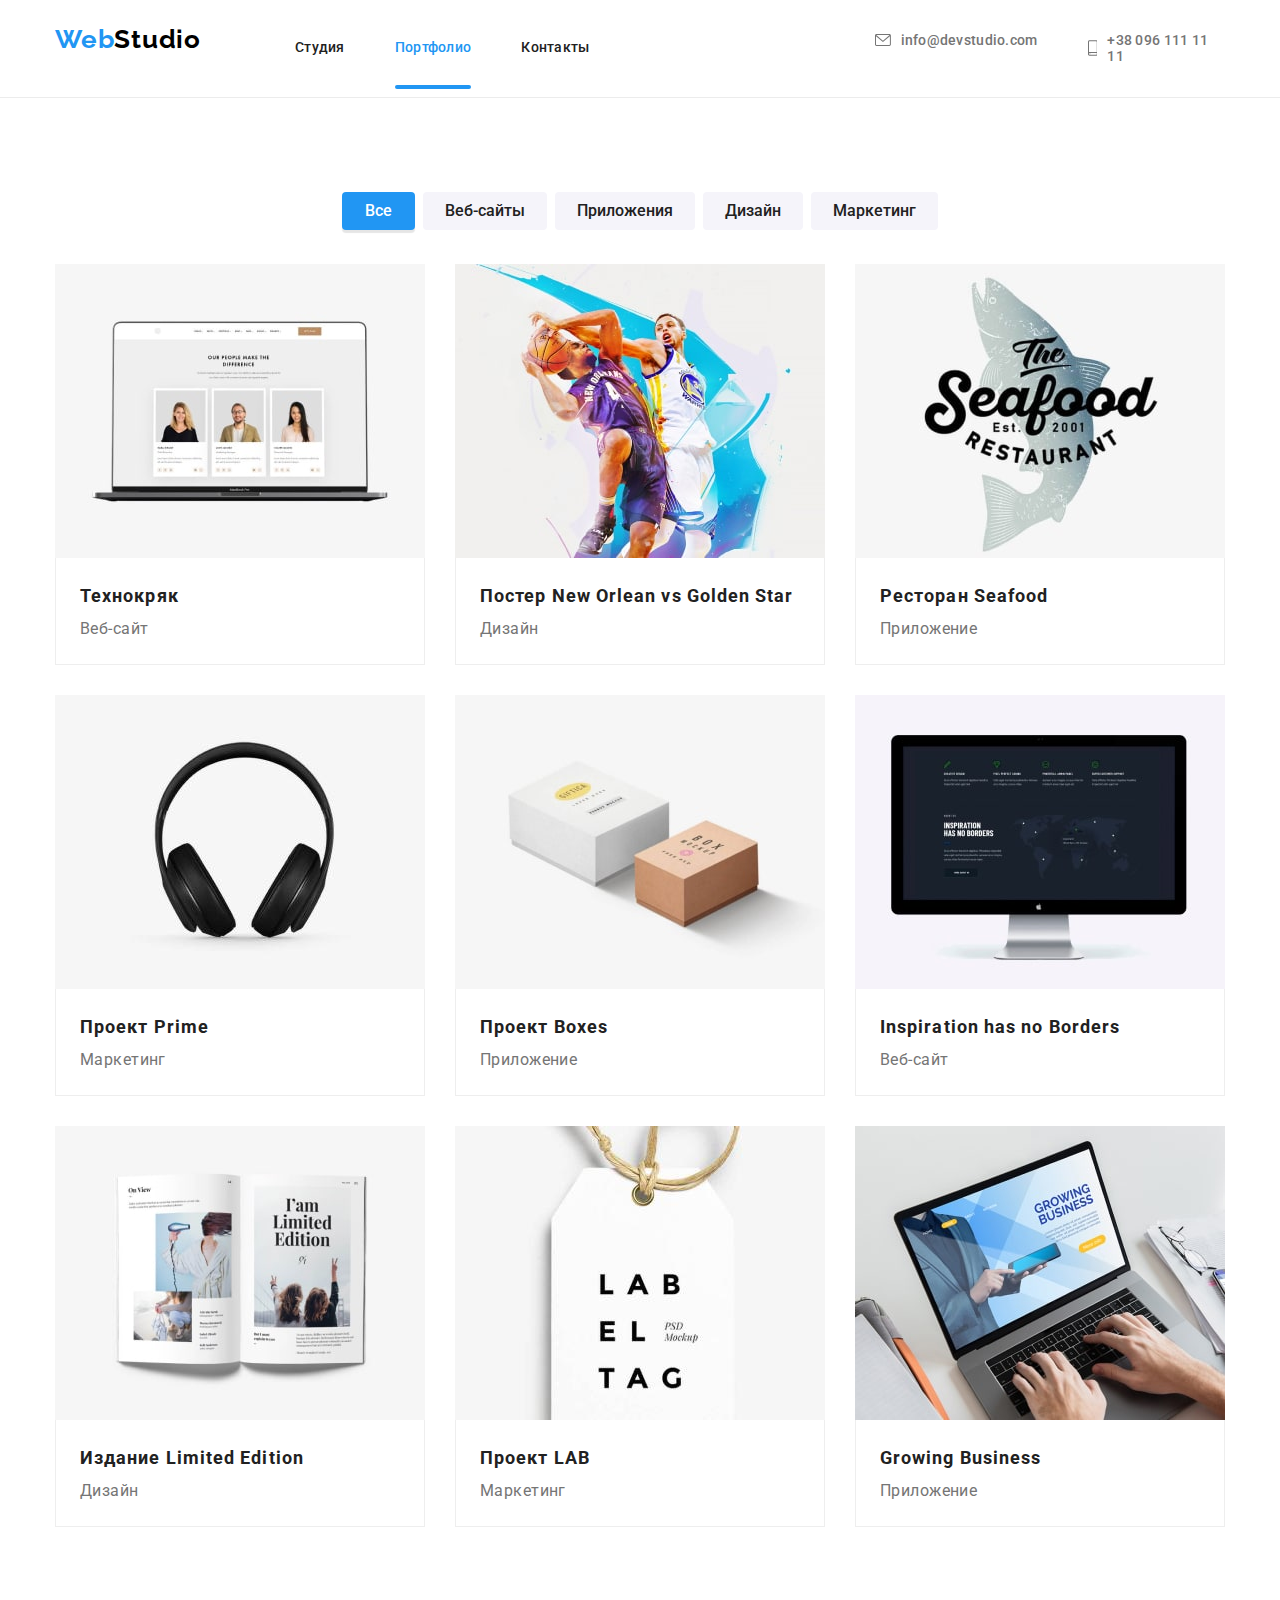
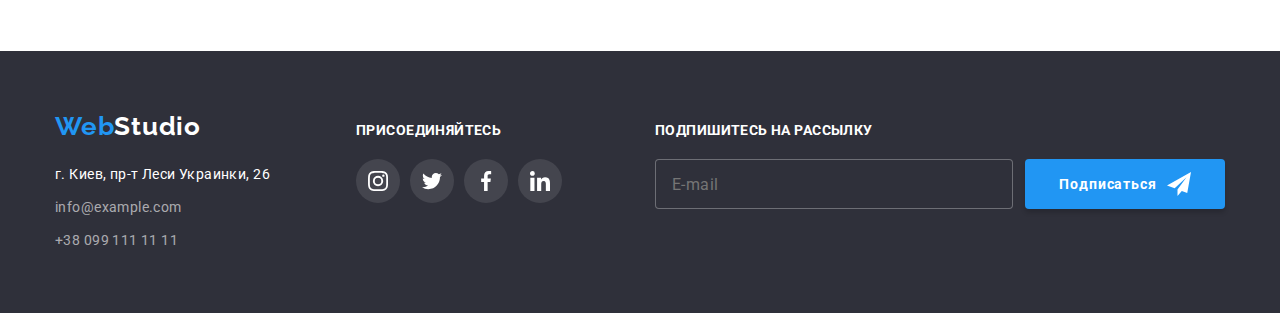
==== commit b87c1c16: "fix" ====
--- a/portfolio.html
+++ b/portfolio.html
@@ -139,10 +139,10 @@
                         <a href="" class="products__link">
                             <div class="products__thumb">
                                <picture>
-                                <source srcset="../images/technokriak-desktop-1x.jpg 1x, ../images/technokriak-desktop-2x.jpg 2x" media="(min-width: 1200px)">
-                                <source srcset="../images/technokriak-tab-1x.jpg 1x, ../images/technokriak-tab-2x.jpg 2x"
+                                <source srcset="./images/technokriak-desktop-1x.jpg 1x, ./images/technokriak-desktop-2x.jpg 2x" media="(min-width: 1200px)">
+                                <source srcset="./images/technokriak-tab-1x.jpg 1x, ./images/technokriak-tab-2x.jpg 2x"
                                     media="(min-width: 768px)">
-                                <source srcset="../images/technokriak-mob-1x.jpg 1x, ../images/technokriak-mob-2x.jpg 2x"
+                                <source srcset="./images/technokriak-mob-1x.jpg 1x, ./images/technokriak-mob-2x.jpg 2x"
                                         media="(min-width: 480px)">
                                 <img class="products__img" src="./images/technokriak.jpg" alt="" width="100%">
                                </picture>
@@ -164,11 +164,11 @@
                         <a href="" class="products__link">
                             <div class="products__thumb">
                                 <picture>
-                                    <source srcset="../images/poster-desktop-1x.jpg 1x, ../images/poster-desktop-2x.jpg 2x"
-                                        media="(min-width: 1200px)">
-                                    <source srcset="../images/poster-tab-1x.jpg 1x, ../images/poster-tab-2x.jpg 2x"
+                                    <source srcset="./images/poster-desktop-1x.jpg 1x, ./images/poster-desktop-2x.jpg 2x"
+                                        media="(min-width: 1200px)">
+                                    <source srcset="./images/poster-tab-1x.jpg 1x, ./images/poster-tab-2x.jpg 2x"
                                         media="(min-width: 768px)">
-                                    <source srcset="../images/poster-mob-1x.jpg 1x, ../images/poster-mob-2x.jpg 2x"
+                                    <source srcset="./images/poster-mob-1x.jpg 1x, ./images/poster-mob-2x.jpg 2x"
                                         media="(min-width: 480px)">
                                         <img class="products__img" src="./images/poster-new-orlean.jpg" alt="" width="100%">
                                 </picture>
@@ -189,9 +189,9 @@
                         <a href="" class="products__link">
                             <div class="products__thumb">
                                 <picture>
-                                    <source srcset="../images/restoran-desktop-1x.jpg 1x, ../images/restoran-desktop-2x.jpg 2x" media="(min-width: 1200px)">
-                                    <source srcset="../images/restoran-tab-1x.jpg 1x, ../images/restoran-tab-2x.jpg 2x" media="(min-width: 768px)">
-                                    <source srcset="../images/restoran-mob-1x.jpg 1x, ../images/restoran-mob-2x.jpg 2x" media="(min-width: 480px)">
+                                    <source srcset=./images/restoran-desktop-1x.jpg 1x,./images/restoran-desktop-2x.jpg 2x" media="(min-width: 1200px)">
+                                    <source srcset=./images/restoran-tab-1x.jpg 1x,./images/restoran-tab-2x.jpg 2x" media="(min-width: 768px)">
+                                    <source srcset=./images/restoran-mob-1x.jpg 1x,./images/restoran-mob-2x.jpg 2x" media="(min-width: 480px)">
                                     <img class="products__img" src="./images/restoran-seafood.jpg" alt="" width="100%">
                                 </picture>
                                     <div class="products__overlay">
@@ -211,10 +211,10 @@
                         <a href="" class="products__link">
                             <div class="products__thumb">
                                 <picture>
-                                    <source srcset="../images/prime-desktop-1x.jpg 1x, ../images/prime-desktop-2x.jpg 2x"
-                                        media="(min-width: 1200px)">
-                                    <source srcset="../images/prime-tab-1x.jpg 1x, ../images/prime-tab-2x.jpg 2x" media="(min-width: 768px)">
-                                    <source srcset="../images/prime-mob-1x.jpg 1x, ../images/prime-mob-2x.jpg 2x" media="(min-width: 480px)">
+                                    <source srcset./images/prime-desktop-1x.jpg 1x./images/prime-desktop-2x.jpg 2x"
+                                        media="(min-width: 1200px)">
+                                    <source srcset./images/prime-tab-1x.jpg 1x./images/prime-tab-2x.jpg 2x" media="(min-width: 768px)">
+                                    <source srcset./images/prime-mob-1x.jpg 1x./images/prime-mob-2x.jpg 2x" media="(min-width: 480px)">
                                     <img class="products__img" src="./images/proekt-prime.jpg" alt="" width="100%">
                                 </picture>
                                     <div class="products__overlay">
@@ -234,10 +234,10 @@
                         <a href="" class="products__link">
                             <div class="products__thumb">
                                 <picture>
-                                    <source srcset="../images/boxes-desktop-1x.jpg 1x, ../images/boxes-desktop-2x.jpg 2x"
-                                        media="(min-width: 1200px)">
-                                    <source srcset="../images/boxes-tab-1x.jpg 1x, ../images/boxes-tab-2x.jpg 2x" media="(min-width: 768px)">
-                                    <source srcset="../images/boxes-mob-1x.jpg 1x, ../images/boxes-mob-2x.jpg 2x" media="(min-width: 480px)">
+                                    <source srcset="./images/boxes-desktop-1x.jpg 1x, ./images/boxes-desktop-2x.jpg 2x"
+                                        media="(min-width: 1200px)">
+                                    <source srcset="./images/boxes-tab-1x.jpg 1x, ./images/boxes-tab-2x.jpg 2x" media="(min-width: 768px)">
+                                    <source srcset="./images/boxes-mob-1x.jpg 1x, ./images/boxes-mob-2x.jpg 2x" media="(min-width: 480px)">
                                     <img class="products__img" src="./images/projekt-boxes.jpg" alt="" width="100%">
                                 </picture>
                                     <div class="products__overlay">
@@ -257,10 +257,10 @@
                         <a href="" class="products__link">
                             <div class="products__thumb">
                                 <picture>
-                                    <source srcset="../images/inspiration-desktop-1x.jpg 1x, ../images/inspiration-desktop-2x.jpg 2x"
-                                        media="(min-width: 1200px)">
-                                    <source srcset="../images/inspiration-tab-1x.jpg 1x, ../images/inspiration-tab-2x.jpg 2x" media="(min-width: 768px)">
-                                    <source srcset="../images/inspiration-mob-1x.jpg 1x, ../images/inspiration-mob-2x.jpg 2x" media="(min-width: 480px)">
+                                    <source srcset="./images/inspiration-desktop-1x.jpg 1x, ./images/inspiration-desktop-2x.jpg 2x"
+                                        media="(min-width: 1200px)">
+                                    <source srcset="./images/inspiration-tab-1x.jpg 1x, ./images/inspiration-tab-2x.jpg 2x" media="(min-width: 768px)">
+                                    <source srcset="./images/inspiration-mob-1x.jpg 1x, ./images/inspiration-mob-2x.jpg 2x" media="(min-width: 480px)">
                                 <img class="products__img" src="./images/inspiration-has-no-borders.jpg" alt="" width="100%">
                                 </picture>
                                 <div class="products__overlay">
@@ -280,9 +280,9 @@
                         <a href="" class="products__link">
                             <div class="products__thumb">
                                 <picture>
-                                    <source srcset="../images/limited-desktop-1x.jpg 1x, ../images/limited-desktop-2x.jpg 2x" media="(min-width: 1200px)">
-                                    <source srcset="../images/limited-tab-1x.jpg 1x, ../images/limited-tab-2x.jpg 2x" media="(min-width: 768px)">
-                                    <source srcset="../images/limited-mob-1x.jpg 1x, ../images/limited-mob-2x.jpg 2x" media="(min-width: 480px)">
+                                    <source srcset=./images/limited-desktop-1x.jpg 1x,./images/limited-desktop-2x.jpg 2x" media="(min-width: 1200px)">
+                                    <source srcset=./images/limited-tab-1x.jpg 1x,./images/limited-tab-2x.jpg 2x" media="(min-width: 768px)">
+                                    <source srcset=./images/limited-mob-1x.jpg 1x,./images/limited-mob-2x.jpg 2x" media="(min-width: 480px)">
                                     <img class="products__img" src="./images/limited-edition.jpg" alt="" width="100%">
                                 </picture>
                                     <div class="products__overlay">
@@ -302,10 +302,10 @@
                         <a href="" class="products__link">
                             <div class="products__thumb">
                                 <picture>
-                                    <source srcset="../images/lab-desktop-1x.jpg 1x, ../images/lab-desktop-2x.jpg 2x"
-                                        media="(min-width: 1200px)">
-                                    <source srcset="../images/lab-tab-1x.jpg 1x, ../images/lab-tab-2x.jpg 2x" media="(min-width: 768px)">
-                                    <source srcset="../images/lab-mob-1x.jpg 1x, ../images/lab-mob-2x.jpg 2x" media="(min-width: 480px)">
+                                    <source srcset./images/lab-desktop-1x.jpg 1x./images/lab-desktop-2x.jpg 2x"
+                                        media="(min-width: 1200px)">
+                                    <source srcset./images/lab-tab-1x.jpg 1x./images/lab-tab-2x.jpg 2x" media="(min-width: 768px)">
+                                    <source srcset./images/lab-mob-1x.jpg 1x./images/lab-mob-2x.jpg 2x" media="(min-width: 480px)">
                                 <img class="products__img" src="./images/project-lab-el-tag.jpg" alt="" width="100%">
                                 </picture>
                                 <div class="products__overlay">
@@ -325,10 +325,10 @@
                         <a href="" class="products__link">
                             <div class="products__thumb">
                                 <picture>
-                                    <source srcset="../images/groving-desktop-1x.jpg 1x, ../images/groving-desktop-2x.jpg 2x"
-                                        media="(min-width: 1200px)">
-                                    <source srcset="../images/groving-tab-1x.jpg 1x, ../images/groving-tab-2x.jpg 2x" media="(min-width: 768px)">
-                                    <source srcset="../images/groving-mob-1x.jpg 1x, ../images/groving-mob-2x.jpg 2x" media="(min-width: 480px)">
+                                    <source srcset="./images/groving-desktop-1x.jpg 1x, ./images/groving-desktop-2x.jpg 2x"
+                                        media="(min-width: 1200px)">
+                                    <source srcset="./images/groving-tab-1x.jpg 1x, ./images/groving-tab-2x.jpg 2x" media="(min-width: 768px)">
+                                    <source srcset="./images/groving-mob-1x.jpg 1x, ./images/groving-mob-2x.jpg 2x" media="(min-width: 480px)">
                                 <img class="products__img" src="./images/technokriak.jpg" alt="" width="100%">
                                 </picture>
                                 <div class="products__overlay">
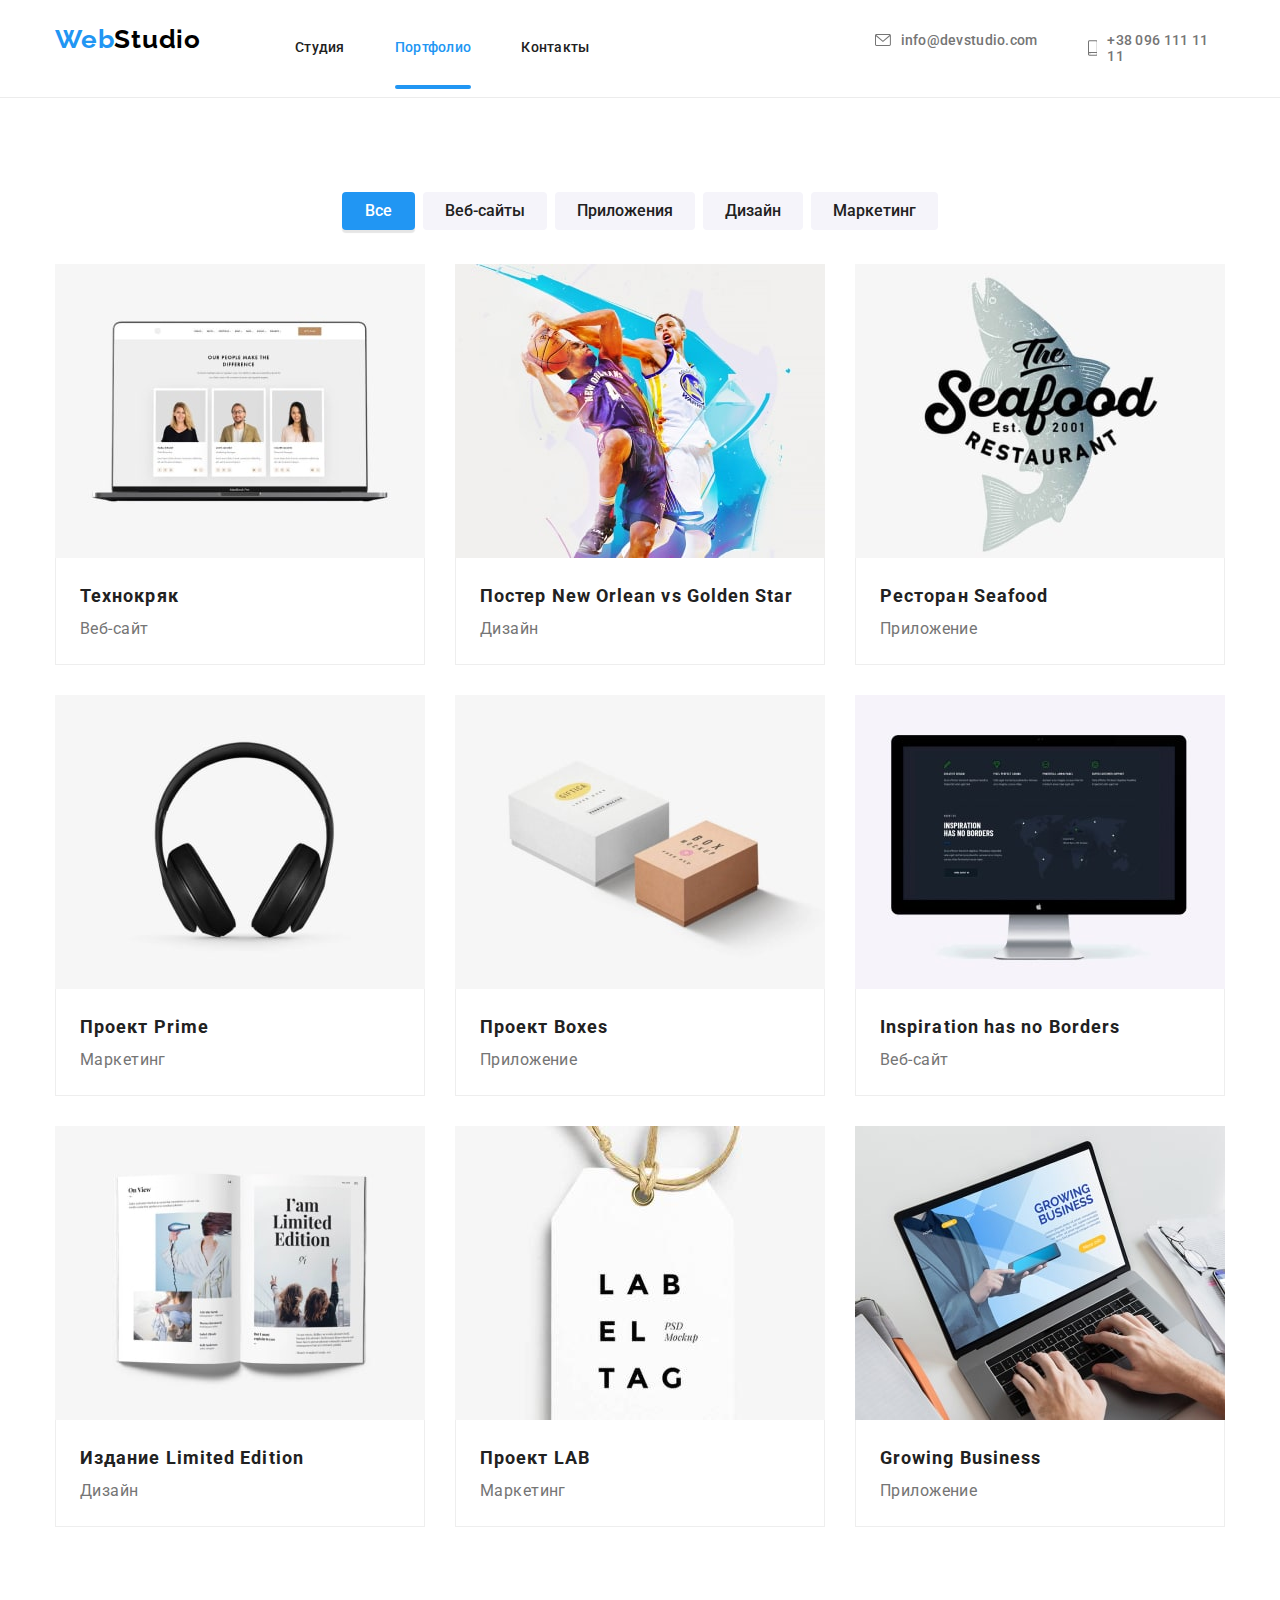
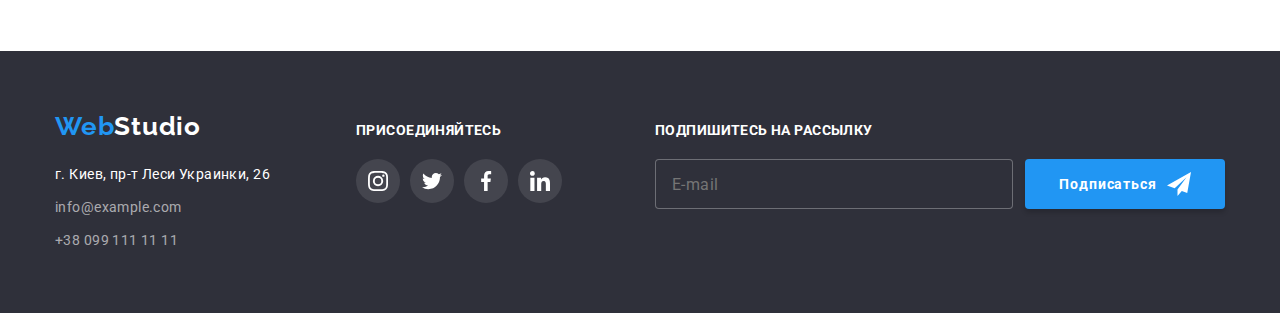
==== commit 50c59ffd: "fix" ====
--- a/portfolio.html
+++ b/portfolio.html
@@ -189,9 +189,9 @@
                         <a href="" class="products__link">
                             <div class="products__thumb">
                                 <picture>
-                                    <source srcset=./images/restoran-desktop-1x.jpg 1x,./images/restoran-desktop-2x.jpg 2x" media="(min-width: 1200px)">
-                                    <source srcset=./images/restoran-tab-1x.jpg 1x,./images/restoran-tab-2x.jpg 2x" media="(min-width: 768px)">
-                                    <source srcset=./images/restoran-mob-1x.jpg 1x,./images/restoran-mob-2x.jpg 2x" media="(min-width: 480px)">
+                                    <source srcset="./images/restoran-desktop-1x.jpg 1x,./images/restoran-desktop-2x.jpg 2x" media="(min-width: 1200px)">
+                                    <source srcset="./images/restoran-tab-1x.jpg 1x,./images/restoran-tab-2x.jpg 2x" media="(min-width: 768px)">
+                                    <source srcset="./images/restoran-mob-1x.jpg 1x,./images/restoran-mob-2x.jpg 2x" media="(min-width: 480px)">
                                     <img class="products__img" src="./images/restoran-seafood.jpg" alt="" width="100%">
                                 </picture>
                                     <div class="products__overlay">
@@ -211,10 +211,10 @@
                         <a href="" class="products__link">
                             <div class="products__thumb">
                                 <picture>
-                                    <source srcset./images/prime-desktop-1x.jpg 1x./images/prime-desktop-2x.jpg 2x"
-                                        media="(min-width: 1200px)">
-                                    <source srcset./images/prime-tab-1x.jpg 1x./images/prime-tab-2x.jpg 2x" media="(min-width: 768px)">
-                                    <source srcset./images/prime-mob-1x.jpg 1x./images/prime-mob-2x.jpg 2x" media="(min-width: 480px)">
+                                    <source srcset="./images/prime-desktop-1x.jpg 1x, ./images/prime-desktop-2x.jpg 2x"
+                                        media="(min-width: 1200px)">
+                                    <source srcset="./images/prime-tab-1x.jpg 1x, ./images/prime-tab-2x.jpg 2x" media="(min-width: 768px)">
+                                    <source srcset="./images/prime-mob-1x.jpg 1x, ./images/prime-mob-2x.jpg 2x" media="(min-width: 480px)">
                                     <img class="products__img" src="./images/proekt-prime.jpg" alt="" width="100%">
                                 </picture>
                                     <div class="products__overlay">
@@ -280,9 +280,9 @@
                         <a href="" class="products__link">
                             <div class="products__thumb">
                                 <picture>
-                                    <source srcset=./images/limited-desktop-1x.jpg 1x,./images/limited-desktop-2x.jpg 2x" media="(min-width: 1200px)">
-                                    <source srcset=./images/limited-tab-1x.jpg 1x,./images/limited-tab-2x.jpg 2x" media="(min-width: 768px)">
-                                    <source srcset=./images/limited-mob-1x.jpg 1x,./images/limited-mob-2x.jpg 2x" media="(min-width: 480px)">
+                                    <source srcset="./images/limited-desktop-1x.jpg 1x,./images/limited-desktop-2x.jpg 2x" media="(min-width: 1200px)">
+                                    <source srcset="./images/limited-tab-1x.jpg 1x,./images/limited-tab-2x.jpg 2x" media="(min-width: 768px)">
+                                    <source srcset="./images/limited-mob-1x.jpg 1x,./images/limited-mob-2x.jpg 2x" media="(min-width: 480px)">
                                     <img class="products__img" src="./images/limited-edition.jpg" alt="" width="100%">
                                 </picture>
                                     <div class="products__overlay">
@@ -302,10 +302,10 @@
                         <a href="" class="products__link">
                             <div class="products__thumb">
                                 <picture>
-                                    <source srcset./images/lab-desktop-1x.jpg 1x./images/lab-desktop-2x.jpg 2x"
-                                        media="(min-width: 1200px)">
-                                    <source srcset./images/lab-tab-1x.jpg 1x./images/lab-tab-2x.jpg 2x" media="(min-width: 768px)">
-                                    <source srcset./images/lab-mob-1x.jpg 1x./images/lab-mob-2x.jpg 2x" media="(min-width: 480px)">
+                                    <source srcset="./images/lab-desktop-1x.jpg 1x./images/lab-desktop-2x.jpg 2x"
+                                        media="(min-width: 1200px)">
+                                    <source srcset="./images/lab-tab-1x.jpg 1x./images/lab-tab-2x.jpg 2x" media="(min-width: 768px)">
+                                    <source srcset="./images/lab-mob-1x.jpg 1x./images/lab-mob-2x.jpg 2x" media="(min-width: 480px)">
                                 <img class="products__img" src="./images/project-lab-el-tag.jpg" alt="" width="100%">
                                 </picture>
                                 <div class="products__overlay">
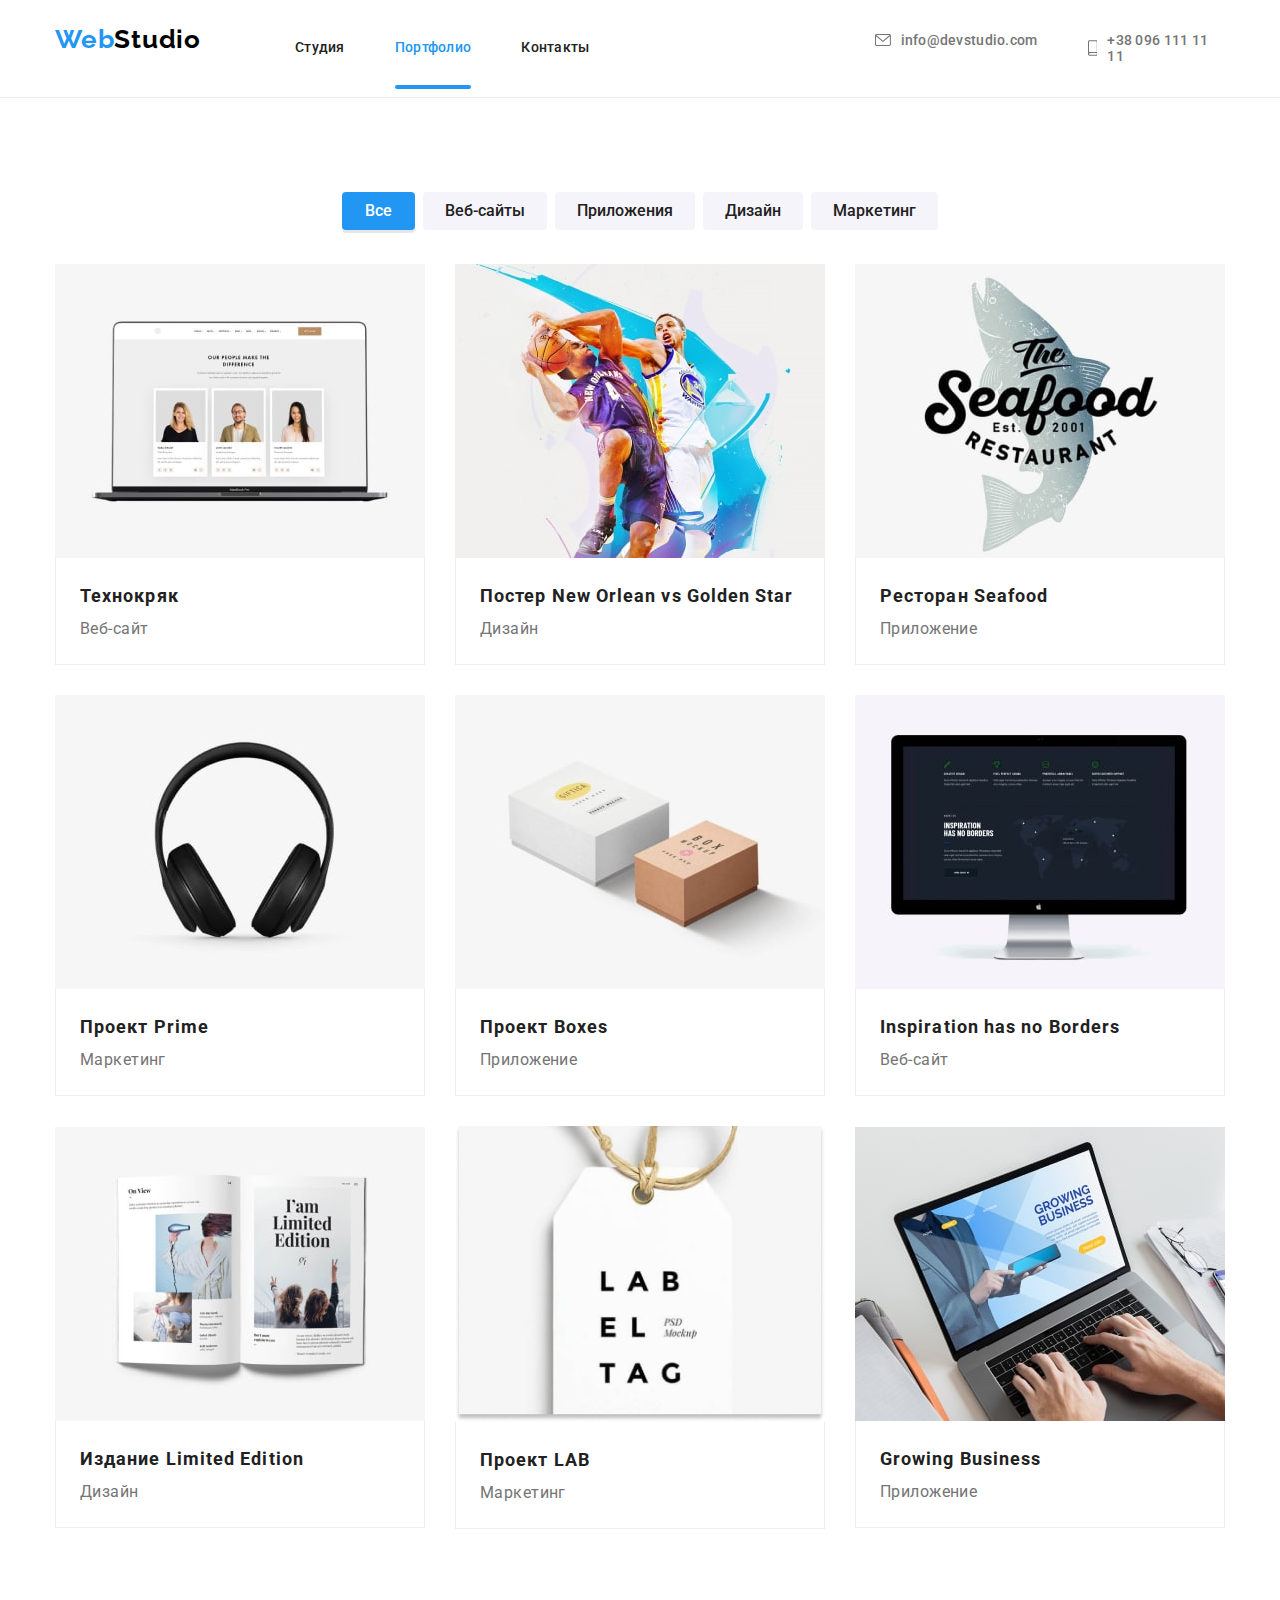
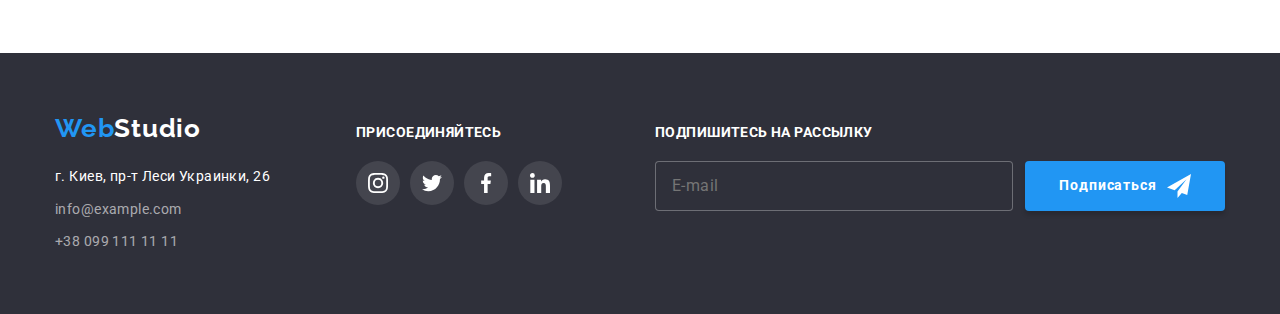
==== commit ef058fdc: "fix" ====
--- a/portfolio.html
+++ b/portfolio.html
@@ -302,10 +302,10 @@
                         <a href="" class="products__link">
                             <div class="products__thumb">
                                 <picture>
-                                    <source srcset="./images/lab-desktop-1x.jpg 1x./images/lab-desktop-2x.jpg 2x"
-                                        media="(min-width: 1200px)">
-                                    <source srcset="./images/lab-tab-1x.jpg 1x./images/lab-tab-2x.jpg 2x" media="(min-width: 768px)">
-                                    <source srcset="./images/lab-mob-1x.jpg 1x./images/lab-mob-2x.jpg 2x" media="(min-width: 480px)">
+                                    <source srcset="./images/lab-desktop-1x.jpg 1x, ./images/lab-desktop-2x.jpg 2x"
+                                        media="(min-width: 1200px)">
+                                    <source srcset="./images/lab-tab-1x.jpg 1x, ./images/lab-tab-2x.jpg 2x" media="(min-width: 768px)">
+                                    <source srcset="./images/lab-mob-1x.jpg 1x, ./images/lab-mob-2x.jpg 2x" media="(min-width: 480px)">
                                 <img class="products__img" src="./images/project-lab-el-tag.jpg" alt="" width="100%">
                                 </picture>
                                 <div class="products__overlay">
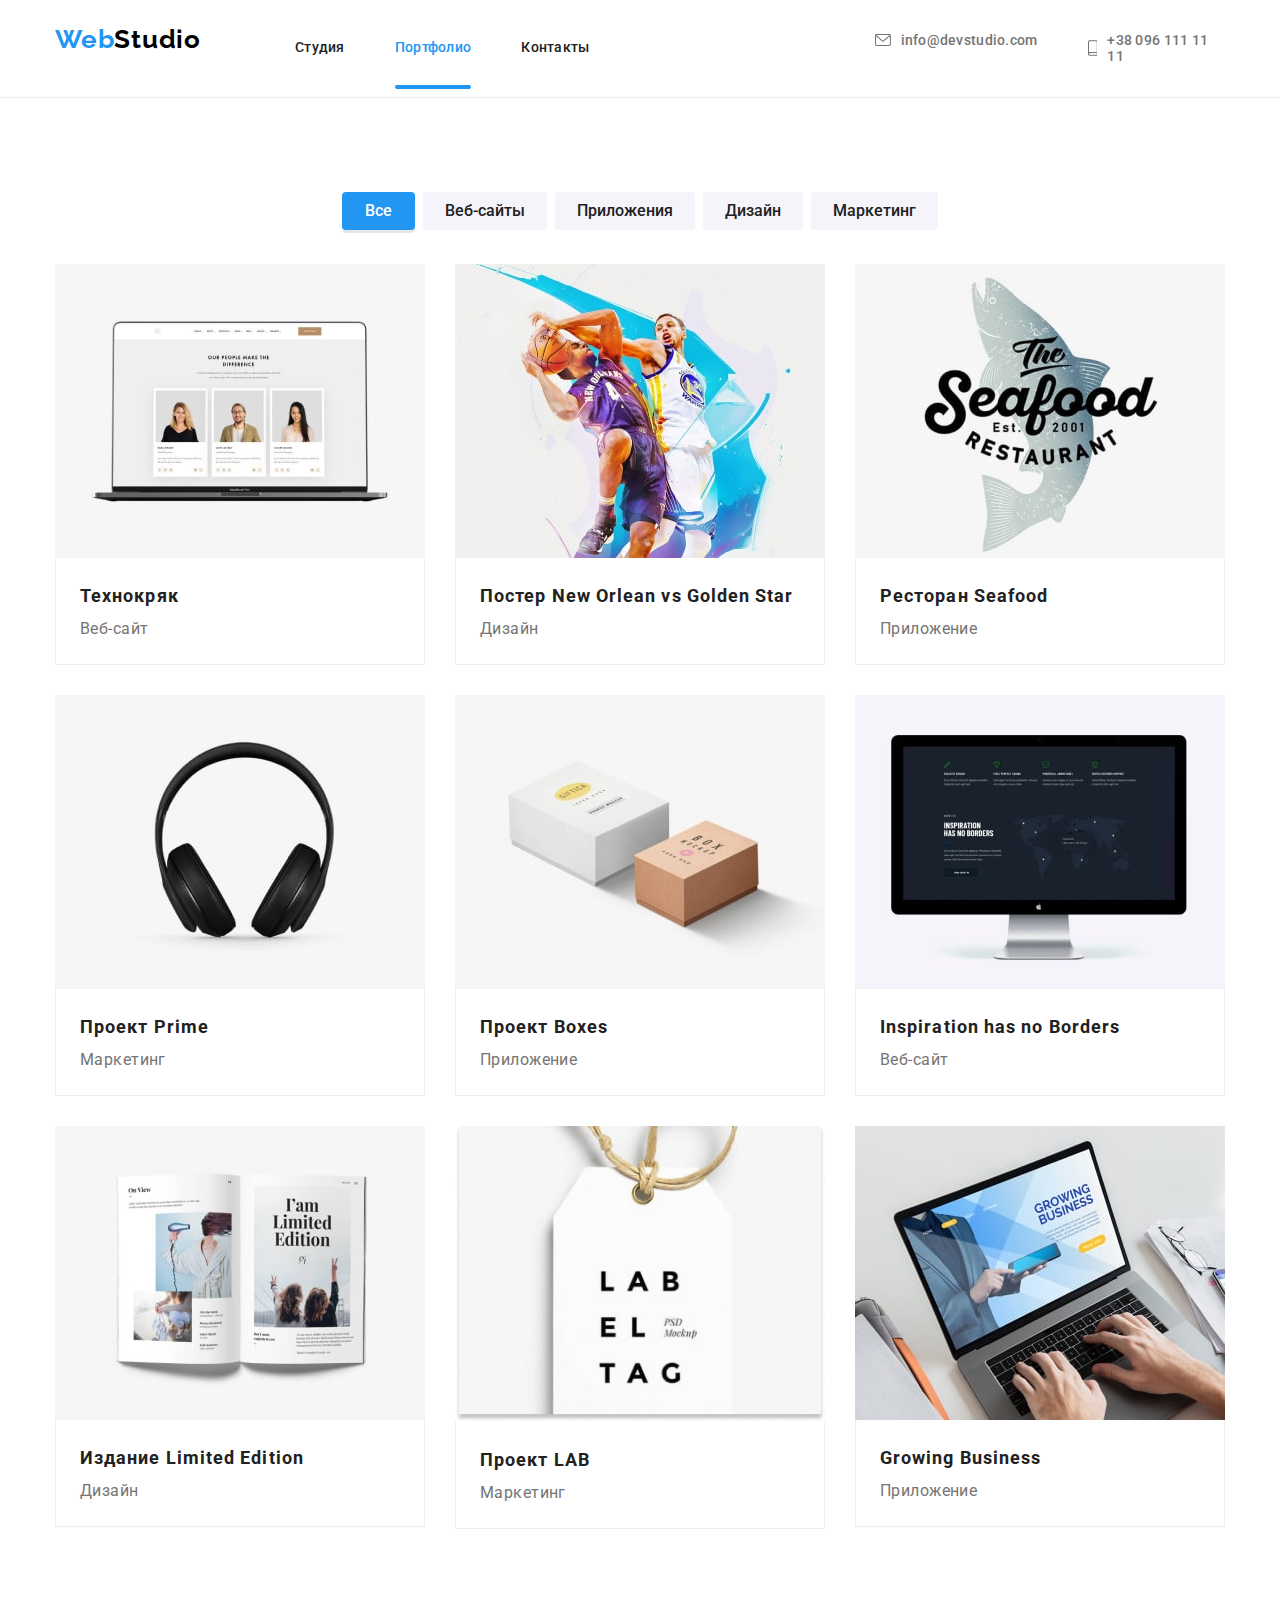
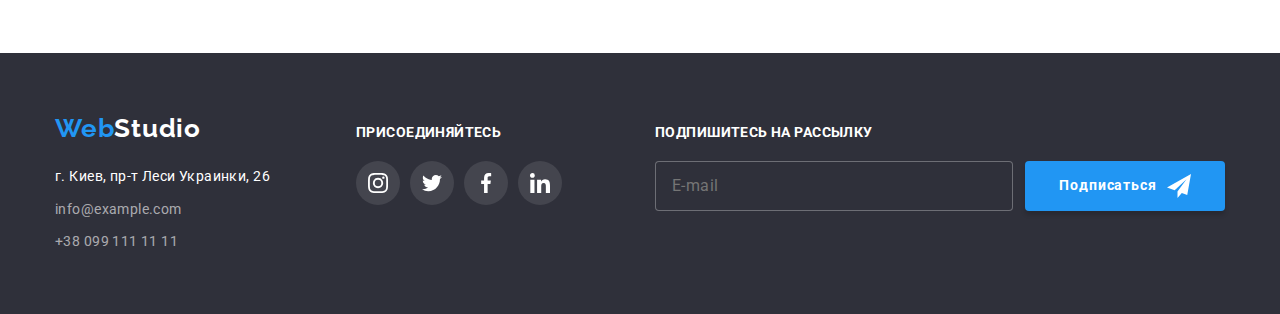
==== commit 7126d270: "Fix" ====
--- a/portfolio.html
+++ b/portfolio.html
@@ -144,7 +144,7 @@
                                     media="(min-width: 768px)">
                                 <source srcset="./images/technokriak-mob-1x.jpg 1x, ./images/technokriak-mob-2x.jpg 2x"
                                         media="(min-width: 480px)">
-                                <img class="products__img" src="./images/technokriak.jpg" alt="" width="100%">
+                                <img class="products__img" src="./images/technokriak.jpg" alt="">
                                </picture>
                                 <div class="products__overlay">
                                     <p class="products__desc">Технокряк это современная площадка распространения
@@ -170,7 +170,7 @@
                                         media="(min-width: 768px)">
                                     <source srcset="./images/poster-mob-1x.jpg 1x, ./images/poster-mob-2x.jpg 2x"
                                         media="(min-width: 480px)">
-                                        <img class="products__img" src="./images/poster-new-orlean.jpg" alt="" width="100%">
+                                        <img class="products__img" src="./images/poster-new-orlean.jpg" alt="">
                                 </picture>
                                         <div class="products__overlay">
                                     <p class="products__desc">Технокряк это современная площадка распространения
@@ -192,7 +192,7 @@
                                     <source srcset="./images/restoran-desktop-1x.jpg 1x,./images/restoran-desktop-2x.jpg 2x" media="(min-width: 1200px)">
                                     <source srcset="./images/restoran-tab-1x.jpg 1x,./images/restoran-tab-2x.jpg 2x" media="(min-width: 768px)">
                                     <source srcset="./images/restoran-mob-1x.jpg 1x,./images/restoran-mob-2x.jpg 2x" media="(min-width: 480px)">
-                                    <img class="products__img" src="./images/restoran-seafood.jpg" alt="" width="100%">
+                                    <img class="products__img" src="./images/restoran-seafood.jpg" alt="">
                                 </picture>
                                     <div class="products__overlay">
                                     <p class="products__desc">Технокряк это современная площадка распространения
@@ -215,7 +215,7 @@
                                         media="(min-width: 1200px)">
                                     <source srcset="./images/prime-tab-1x.jpg 1x, ./images/prime-tab-2x.jpg 2x" media="(min-width: 768px)">
                                     <source srcset="./images/prime-mob-1x.jpg 1x, ./images/prime-mob-2x.jpg 2x" media="(min-width: 480px)">
-                                    <img class="products__img" src="./images/proekt-prime.jpg" alt="" width="100%">
+                                    <img class="products__img" src="./images/proekt-prime.jpg" alt="">
                                 </picture>
                                     <div class="products__overlay">
                                     <p class="products__desc">Технокряк это современная площадка распространения
@@ -238,7 +238,7 @@
                                         media="(min-width: 1200px)">
                                     <source srcset="./images/boxes-tab-1x.jpg 1x, ./images/boxes-tab-2x.jpg 2x" media="(min-width: 768px)">
                                     <source srcset="./images/boxes-mob-1x.jpg 1x, ./images/boxes-mob-2x.jpg 2x" media="(min-width: 480px)">
-                                    <img class="products__img" src="./images/projekt-boxes.jpg" alt="" width="100%">
+                                    <img class="products__img" src="./images/projekt-boxes.jpg" alt="">
                                 </picture>
                                     <div class="products__overlay">
                                     <p class="products__desc">Технокряк это современная площадка распространения
@@ -261,7 +261,7 @@
                                         media="(min-width: 1200px)">
                                     <source srcset="./images/inspiration-tab-1x.jpg 1x, ./images/inspiration-tab-2x.jpg 2x" media="(min-width: 768px)">
                                     <source srcset="./images/inspiration-mob-1x.jpg 1x, ./images/inspiration-mob-2x.jpg 2x" media="(min-width: 480px)">
-                                <img class="products__img" src="./images/inspiration-has-no-borders.jpg" alt="" width="100%">
+                                <img class="products__img" src="./images/inspiration-has-no-borders.jpg" alt="">
                                 </picture>
                                 <div class="products__overlay">
                                     <p class="products__desc">Технокряк это современная площадка распространения
@@ -283,7 +283,7 @@
                                     <source srcset="./images/limited-desktop-1x.jpg 1x,./images/limited-desktop-2x.jpg 2x" media="(min-width: 1200px)">
                                     <source srcset="./images/limited-tab-1x.jpg 1x,./images/limited-tab-2x.jpg 2x" media="(min-width: 768px)">
                                     <source srcset="./images/limited-mob-1x.jpg 1x,./images/limited-mob-2x.jpg 2x" media="(min-width: 480px)">
-                                    <img class="products__img" src="./images/limited-edition.jpg" alt="" width="100%">
+                                    <img class="products__img" src="./images/limited-edition.jpg" alt="">
                                 </picture>
                                     <div class="products__overlay">
                                     <p class="products__desc">Технокряк это современная площадка распространения
@@ -306,7 +306,7 @@
                                         media="(min-width: 1200px)">
                                     <source srcset="./images/lab-tab-1x.jpg 1x, ./images/lab-tab-2x.jpg 2x" media="(min-width: 768px)">
                                     <source srcset="./images/lab-mob-1x.jpg 1x, ./images/lab-mob-2x.jpg 2x" media="(min-width: 480px)">
-                                <img class="products__img" src="./images/project-lab-el-tag.jpg" alt="" width="100%">
+                                <img class="products__img" src="./images/project-lab-el-tag.jpg" alt="">
                                 </picture>
                                 <div class="products__overlay">
                                     <p class="products__desc">Технокряк это современная площадка распространения
@@ -329,7 +329,7 @@
                                         media="(min-width: 1200px)">
                                     <source srcset="./images/groving-tab-1x.jpg 1x, ./images/groving-tab-2x.jpg 2x" media="(min-width: 768px)">
                                     <source srcset="./images/groving-mob-1x.jpg 1x, ./images/groving-mob-2x.jpg 2x" media="(min-width: 480px)">
-                                <img class="products__img" src="./images/technokriak.jpg" alt="" width="100%">
+                                <img class="products__img" src="./images/technokriak.jpg" alt="">
                                 </picture>
                                 <div class="products__overlay">
                                     <p class="products__desc">Технокряк это современная площадка распространения
--- a/css/main.min.css
+++ b/css/main.min.css
@@ -1,2 +1,2 @@
-:root{--active-color: #2196f3;--white-color: #ffffff;--text-color: #757575;--main-font: "Roboto", sans-serif;--accent-font: "Raleway", sans-serif;--title-color: #212121;--button-background: #f5f4fa;--button-background-active: #2196f3;--back-dark: #2f303a;--foot-contact-text: rgba(255, 255, 255, 0.6);--back-color-order: #188ce8;--card-set-gap: 30px;--card-content-bc: #eeeeee;--icon-color: #afb1b8;--icon-connect: rgba(255, 255, 255, 0.1)}*{margin:0;padding:0}body{background-color:var(--white-color);font-family:var(--main-font);color:var(--text-color);font-size:14px;line-height:1.71em;letter-spacing:0.03em}.container{width:100%;padding-left:15px;padding-right:15px;margin-left:auto;margin-right:auto}@media screen and (min-width: 480px){.container{max-width:480px}}@media screen and (min-width: 768px){.container{max-width:768px}}@media screen and (min-width: 1200px){.container{max-width:1200px}}.section{margin-left:auto;margin-right:auto;padding:60px 0}@media screen and (min-width: 1200px){.section{padding:94px 0}}ul{list-style:none}a .link{text-decoration:none}a:active{color:var(--active-color)}h1,h2,h3,h4,h5,h6{color:var(--title-color);margin:0}p{margin:0}img{display:block;max-width:100%;height:auto}.main--title,.advantages .caption-title{text-transform:uppercase}.visual--hiden{visibility:hidden;position:absolute;clip:rect(0 0 0 0);width:1px;height:1px;margin:-1px}.logo{font-family:var(--accent-font);font-weight:700;font-size:24px;line-height:1.17em;letter-spacing:0.03em;padding-top:16px;padding-bottom:16px;text-decoration:none}@media screen and (min-width: 768px){.logo{margin-right:88px}}@media screen and (min-width: 1200px){.logo{font-size:26px;line-height:1.19em;margin-right:94px;padding-top:24px;padding-bottom:25px}}.logo__item{color:var(--active-color)}.logo__item--black{color:#000000}.logo__item--white{color:var(--white-color)}.logo--foot{padding:0;margin-top:60px;margin:0}.header{border-bottom:1px solid #ececec}.link{text-decoration:none}.container--head{min-width:320px;position:relative;display:-webkit-box;display:-ms-flexbox;display:flex;margin-bottom:0}.menu-toggle{position:absolute;top:10px;right:15px;width:40px;height:40px;display:-webkit-box;display:-ms-flexbox;display:flex;-webkit-box-pack:center;-ms-flex-pack:center;justify-content:center;-webkit-box-align:center;-ms-flex-align:center;align-items:center;margin:0;padding:0;background-color:transparent;cursor:pointer;border:none;outline:none;color:#000000}.menu-toggle:hover,.menu-toggle:focus{color:var(--active-color);fill:currentColor}@media (min-width: 768px){.menu-toggle{display:none}}.menu-container{position:fixed;top:0;left:0;background-color:var(--white-color);width:100vw;height:100vh;padding:48px 40px;z-index:2000;-webkit-transform:translateX(150%);transform:translateX(150%);-webkit-transition:transformX 250ms cubic-bezier(0.4, 0, 0.2, 1);transition:transformX 250ms cubic-bezier(0.4, 0, 0.2, 1)}.menu-container.is-open{-webkit-transform:translateX(0);transform:translateX(0)}.mobile-menu-list{font-weight:500;font-size:40px;line-height:1.18;letter-spacing:0.02em}.mobile-menu-list__link{display:inline-block;color:#000000}.mobile-menu-list>li:not(:last-child){padding-bottom:32px}.mobile-menu--current{color:var(--active-color)}.mobile-menu-bottom{position:absolute;bottom:48px}.mobile-menu-contacts{font-weight:500;font-size:24px;line-height:1.17;letter-spacing:0.02em}.mobile-menu-contacts__link{display:inline-block;color:var(--text-color);padding-bottom:32px}.mobile-menu-social{display:-webkit-box;display:-ms-flexbox;display:flex;-webkit-box-orient:horizontal;-webkit-box-direction:normal;-ms-flex-direction:row;flex-direction:row;font-weight:500;font-size:18px;line-height:1.22;letter-spacing:0.02em;padding-top:32px}.mobile-menu-social__link{color:var(--active-color);position:relative;color:var(--active-color)}.mobile-menu-social>li:not(:last-child){padding-right:20px}.contacts{line-height:1.14em;display:-webkit-inline-box;display:-ms-inline-flexbox;display:inline-flex;-webkit-box-orient:vertical;-webkit-box-direction:normal;-ms-flex-direction:column;flex-direction:column;margin-left:auto}.contacts__icon{fill:currentColor;margin-right:10px}@media screen and (min-width: 768px){.contacts__icon--email{width:14px;height:10px}.contacts__icon--tel{width:10px;height:14px}}@media screen and (min-width: 1200px){.contacts__icon--email{width:16px;height:12px}.contacts__icon--tel{width:10px;height:16px}}@media screen and (min-width: 768px){.contacts{margin-left:84px}}@media screen and (min-width: 1200px){.contacts>li:not(:last-child){margin-right:50px}.contacts{-webkit-box-orient:horizontal;-webkit-box-direction:normal;-ms-flex-direction:row;flex-direction:row;margin-left:285px}}.contacts__link{display:-webkit-inline-box;display:-ms-inline-flexbox;display:inline-flex;text-decoration:none;font-style:normal;font-size:12px;line-height:1.17;font-weight:500;letter-spacing:0.02em;color:inherit;-webkit-box-align:center;-ms-flex-align:center;align-items:center;-webkit-transition:color 250ms cubic-bezier(0.4, 0, 0.2, 1);transition:color 250ms cubic-bezier(0.4, 0, 0.2, 1)}@media screen and (min-width: 768px){.contacts__link{-webkit-box-orient:horizontal;-webkit-box-direction:normal;-ms-flex-direction:row;flex-direction:row}.contacts__link--email{padding-top:21px;padding-bottom:5px}.contacts__link--tel{padding-bottom:21px;padding-top:5px}}@media screen and (min-width: 1200px){.contacts__link{font-size:14px;-webkit-box-orient:horizontal;-webkit-box-direction:normal;-ms-flex-direction:row;flex-direction:row;padding-top:32px;padding-bottom:32px}}.contacts__link:hover,.contacts__link:focus{color:var(--active-color)}@media screen and (max-width: 768px){.menu-desktop{display:none}}@media screen and (min-width: 768px){.menu-desktop{display:-webkit-box;display:-ms-flexbox;display:flex;-webkit-box-orient:horizontal;-webkit-box-direction:normal;-ms-flex-direction:row;flex-direction:row;-webkit-box-align:center;-ms-flex-align:center;align-items:center}}.navigation{display:-webkit-box;display:-ms-flexbox;display:flex;-webkit-box-orient:horizontal;-webkit-box-direction:normal;-ms-flex-direction:row;flex-direction:row}@media screen and (min-width: 768px){.navigation__item:not(:last-child){margin-right:50px}.navigation a:hover,.navigation a:focus{color:var(--active-color)}}.navigation .navigation__link{font-weight:500;font-size:14px;line-height:1.14em;letter-spacing:0.02em;color:var(--title-color);display:-webkit-box;display:-ms-flexbox;display:flex;-webkit-box-orient:horizontal;-webkit-box-direction:normal;-ms-flex-direction:row;flex-direction:row;-webkit-box-align:center;-ms-flex-align:center;align-items:center;text-decoration:none;-webkit-transition:color 250ms cubic-bezier(0.4, 0, 0.2, 1);transition:color 250ms cubic-bezier(0.4, 0, 0.2, 1)}@media screen and (min-width: 768px){.navigation .navigation__link{padding-top:32px;padding-bottom:32px}}.navigation .navigation__link--current{position:relative;color:var(--active-color)}.navigation .navigation__link--current::after{position:absolute;content:" ";left:0;bottom:-1px;display:block;width:100%;height:4px;border-radius:2px;background-color:var(--button-background-active)}.section--main{height:400px;display:-webkit-box;display:-ms-flexbox;display:flex;background-size:cover;background-position:center;background-repeat:no-repeat;padding:0}@media screen and (max-width: 767px){.section--main{background-size:cover;background-image:-webkit-gradient(linear, left top, left bottom, from(rgba(47,48,58,0.4)), to(rgba(47,48,58,0.4))),url("../images/hero-mob-1x.jpg");background-image:linear-gradient(rgba(47,48,58,0.4), rgba(47,48,58,0.4)),url("../images/hero-mob-1x.jpg")}}@media (min-device-pixel-ratio: 2), (-webkit-min-device-pixel-ratio: 2), (min-resolution: 192dpi), (min-resolution: 2dppx){.section--main{background-image:-webkit-gradient(linear, left top, left bottom, from(rgba(47,48,58,0.4)), to(rgba(47,48,58,0.4))),url("../images/hero-mob-2x.jpg");background-image:linear-gradient(rgba(47,48,58,0.4), rgba(47,48,58,0.4)),url("../images/hero-mob-2x.jpg")}}@media screen and (min-width: 768px) and (max-width: 1199px){.section--main{width:auto;background-image:-webkit-gradient(linear, left top, left bottom, from(rgba(47,48,58,0.4)), to(rgba(47,48,58,0.4))),url("../images/hero-tab-1x.jpg");background-image:linear-gradient(rgba(47,48,58,0.4), rgba(47,48,58,0.4)),url("../images/hero-tab-1x.jpg")}}@media screen and (min-width: 768px) and (max-width: 1199px) and (min-device-pixel-ratio: 2), screen and (min-width: 768px) and (max-width: 1199px) and (-webkit-min-device-pixel-ratio: 2), screen and (min-width: 768px) and (max-width: 1199px) and (min-resolution: 192dpi), screen and (min-width: 768px) and (max-width: 1199px) and (min-resolution: 2dppx){.section--main{background-image:-webkit-gradient(linear, left top, left bottom, from(rgba(47,48,58,0.4)), to(rgba(47,48,58,0.4))),url("../images/hero-tab-2x.jpg");background-image:linear-gradient(rgba(47,48,58,0.4), rgba(47,48,58,0.4)),url("../images/hero-tab-2x.jpg")}}@media screen and (min-width: 1200px){.section--main{height:600px;max-width:1600px;background-image:-webkit-gradient(linear, left top, left bottom, from(rgba(47,48,58,0.4)), to(rgba(47,48,58,0.4))),url("../images/hero-desktop-1x.jpg");background-image:linear-gradient(rgba(47,48,58,0.4), rgba(47,48,58,0.4)),url("../images/hero-desktop-1x.jpg")}}@media screen and (min-width: 1200px) and (min-device-pixel-ratio: 2), screen and (min-width: 1200px) and (-webkit-min-device-pixel-ratio: 2), screen and (min-width: 1200px) and (min-resolution: 192dpi), screen and (min-width: 1200px) and (min-resolution: 2dppx){.section--main{background-image:-webkit-gradient(linear, left top, left bottom, from(rgba(47,48,58,0.4)), to(rgba(47,48,58,0.4))),url("../images/hero-desktop-2x.jpg");background-image:linear-gradient(rgba(47,48,58,0.4), rgba(47,48,58,0.4)),url("../images/hero-desktop-2x.jpg")}}.container--hero{display:-webkit-box;display:-ms-flexbox;display:flex;-webkit-box-align:center;-ms-flex-align:center;align-items:center;-webkit-box-pack:center;-ms-flex-pack:center;justify-content:center;-webkit-box-orient:vertical;-webkit-box-direction:normal;-ms-flex-direction:column;flex-direction:column;-ms-flex-wrap:wrap;flex-wrap:wrap}.main--title{color:var(--white-color);font-size:26px;line-height:1.62em;font-weight:900;letter-spacing:0.06em;text-align:center;-webkit-box-pack:center;-ms-flex-pack:center;justify-content:center;margin-left:auto;margin-right:auto}@media screen and (min-width: 1200px){.main--title{font-size:44px;line-height:1.36em;width:696px}}.button-order{display:inline-block;font-weight:700;font-size:16px;line-height:1.88em;color:var(--white-color);background-color:var(--button-background-active);letter-spacing:0.06em;padding:10px 32px;cursor:pointer;border:none;-webkit-box-shadow:0px 4px 4px rgba(0,0,0,0.15);box-shadow:0px 4px 4px rgba(0,0,0,0.15);border-radius:4px;-webkit-transition:color 250ms cubic-bezier(0.4, 0, 0.2, 1),background-color 250ms cubic-bezier(0.4, 0, 0.2, 1);transition:color 250ms cubic-bezier(0.4, 0, 0.2, 1),background-color 250ms cubic-bezier(0.4, 0, 0.2, 1)}.hero-button{display:-webkit-box;display:-ms-flexbox;display:flex;-webkit-box-pack:center;-ms-flex-pack:center;justify-content:center;margin-top:30px}.button.order:hover,.button.order:focus{background-color:var(--back-color-order);cursor:pointer}.backdrop{position:fixed;top:0;left:0;width:100%;height:100%;background-color:rgba(0,0,0,0.2);-webkit-transition:opacity 250ms cubic-bezier(0.4, 0, 0.2, 1);transition:opacity 250ms cubic-bezier(0.4, 0, 0.2, 1);opacity:1}.backdrop.is-hidden{opacity:0;pointer-events:none}.close{position:absolute;width:30px;height:30px;cursor:pointer;margin-top:8px;margin-right:8px;background:#ffffff;border:1px solid rgba(0,0,0,0.1);border-radius:50%}.close-icon{position:absolute;-webkit-transform:translate(-50%, -50%);transform:translate(-50%, -50%);fill:#000000;-webkit-transition:fill 250ms cubic-bezier(0.4, 0, 0.2, 1);transition:fill 250ms cubic-bezier(0.4, 0, 0.2, 1)}.close:hover .close-icon{fill:var(--active-color)}.close:focus-within .close-icon{fill:var(--active-color)}.modal{position:absolute;top:50%;left:50%;-webkit-transform:translate(-50%, -50%);transform:translate(-50%, -50%);height:609px;width:450px;display:-webkit-box;display:-ms-flexbox;display:flex;visibility:visible;-webkit-box-pack:end;-ms-flex-pack:end;justify-content:flex-end;-webkit-box-align:start;-ms-flex-align:start;align-items:flex-start;background-color:#fff;-webkit-box-shadow:0px 1px 3px rgba(0,0,0,0.12),0px 1px 1px rgba(0,0,0,0.14),0px 2px 1px rgba(0,0,0,0.2);box-shadow:0px 1px 3px rgba(0,0,0,0.12),0px 1px 1px rgba(0,0,0,0.14),0px 2px 1px rgba(0,0,0,0.2);border-radius:4px;z-index:5}.form{padding:40px}.form__title{font-weight:700;font-size:20px;line-height:1.17em;letter-spacing:0.03em;color:var(--title-color);margin-bottom:30px}.form__field{position:relative;display:-webkit-box;display:-ms-flexbox;display:flex;-webkit-box-orient:vertical;-webkit-box-direction:normal;-ms-flex-direction:column;flex-direction:column;margin-bottom:28px}.form__input{margin:0;padding:0;padding-left:42px;color:#000000;border:1px solid rgba(33,33,33,0.2);border-radius:4px;height:40px;-webkit-transition:border 250ms cubic-bezier(0.4, 0, 0.2, 1);transition:border 250ms cubic-bezier(0.4, 0, 0.2, 1)}.form__input:focus,.form__input:hover{border:1px solid var(--active-color);outline:none;cursor:pointer}.form__input:focus-within ~ .form__icon{color:var(--active-color)}.form__label{position:absolute;top:50%;left:0;display:inline-block;-webkit-transform:translateY(-42px);transform:translateY(-42px)}.form__icon{position:absolute;top:50%;left:15px;display:block;-webkit-transform:translateY(-50%);transform:translateY(-50%);color:#000;fill:currentColor}.form__textarea-input{margin:0;border:1px solid rgba(33,33,33,0.2);border-radius:4px;padding:12px 16px;resize:none}.form__textarea-input::-webkit-input-placeholder{font-size:12px;line-height:1.17;letter-spacing:0.01em;color:rgba(117,117,117,0.5)}.form__textarea-input:-ms-input-placeholder{font-size:12px;line-height:1.17;letter-spacing:0.01em;color:rgba(117,117,117,0.5)}.form__textarea-input::-ms-input-placeholder{font-size:12px;line-height:1.17;letter-spacing:0.01em;color:rgba(117,117,117,0.5)}.form__textarea-input::placeholder{font-size:12px;line-height:1.17;letter-spacing:0.01em;color:rgba(117,117,117,0.5)}.form__textarea-label{position:absolute;top:0%;left:0;display:inline-block;-webkit-transform:translateY(-22px);transform:translateY(-22px)}.form__check{font-size:12px;position:relative;display:block;margin-bottom:30px;padding-left:24px}.form__check-input{position:absolute;margin:-1px;width:1px;height:1px;border:0;padding:0;clip:rect(0 0 0 0);overflow:hidden}.form__check-input:focus+.form__check-box{border-color:var(--active-color)}.form__check-input:checked+.form__check-box{border-color:transparent;background-color:var(--button-background-active);background-size:contain;background-image:url("../images/check.svg")}.form__check-box{position:absolute;display:inline-block;width:16px;height:15px;top:4px;left:0;margin-left:0;border:2px solid black;border-radius:4px}.form__license-link{color:var(--active-color);text-decoration:underline}.submit-bth{display:-webkit-box;display:-ms-flexbox;display:flex;-webkit-box-align:center;-ms-flex-align:center;align-items:center;font-weight:700;font-size:16px;line-height:1.88em;color:var(--white-color);background-color:var(--button-background-active);letter-spacing:0.06em;margin-left:auto;margin-right:auto;padding:10px 55px;cursor:pointer;border:none;border-radius:4px;-webkit-transition:background-color 250ms cubic-bezier(0.4, 0, 0.2, 1);transition:background-color 250ms cubic-bezier(0.4, 0, 0.2, 1)}.submit-bth:focus,.submit-bth:hover{background-color:var(--back-color-order)}@media screen and (min-width: 1200px){.modal{height:581px;width:528px}.form__check{font-size:14px;padding-left:36px}.form__check-box{margin-left:12px}}.section--advantages{padding:60px 0}@media screen and (min-width: 1200px){.section--advantages{padding:94px 0}}.advantages{padding:0;margin:0;list-style:none}@media screen and (min-width: 768px){.advantages{display:-webkit-box;display:-ms-flexbox;display:flex;-ms-flex-wrap:wrap;flex-wrap:wrap;margin-left:-30px}}.advantages__item{margin-bottom:30px}@media screen and (min-width: 768px){.advantages__item{-ms-flex-preferred-size:calc(100% / 2 - 30px);flex-basis:calc(100% / 2 - 30px);margin-left:30px}}@media screen and (min-width: 1200px){.advantages__item{-ms-flex-preferred-size:calc(100% / 4 - 30px);flex-basis:calc(100% / 4 - 30px);margin-left:30px}}.advantages__icon{display:-webkit-box;display:-ms-flexbox;display:flex;width:100%;height:120px;border-radius:4px;-webkit-box-pack:center;-ms-flex-pack:center;justify-content:center;-webkit-box-align:center;-ms-flex-align:center;align-items:center;background-color:var(--button-background);fill:currentColor;margin-bottom:30px}@media screen and (min-width: 1200px){.advantages__content{margin-top:30px}}.advantages__title{font-weight:700;font-size:14px;line-height:1.17em;letter-spacing:0.03em;color:var(--title-color);text-transform:uppercase;text-align:center}@media screen and (min-width: 768px){.advantages__title{text-align:left}}.advantages__text{margin-top:10px}.heading{font-weight:700;font-size:36px;line-height:1.17em;letter-spacing:0.03em;color:var(--title-color);text-align:center}.production{display:-webkit-box;display:-ms-flexbox;display:flex;-webkit-box-orient:horizontal;-webkit-box-direction:normal;-ms-flex-direction:row;flex-direction:row;margin-top:50px;z-index:-1}.production__item{position:relative}.production__overlay{position:absolute;display:-webkit-box;display:-ms-flexbox;display:flex;-webkit-box-pack:center;-ms-flex-pack:center;justify-content:center;-webkit-box-align:center;-ms-flex-align:center;align-items:center;bottom:0%;left:0%;width:100%;height:70px;background-color:rgba(47,48,58,0.8)}.production__text{margin:0;display:-webkit-box;display:-ms-flexbox;display:flex;text-align:center;text-transform:uppercase;color:var(--white-color)}.production>li:not(:last-child){margin-right:30px}.section--production{padding-bottom:94px;padding-top:0;position:relative;z-index:1;display:none}@media screen and (min-width: 1200px){.section--production{display:block}}.section--teams{background-color:var(--button-background)}.team{padding:0;margin:0;list-style:none}@media screen and (min-width: 768px){.team{display:-webkit-box;display:-ms-flexbox;display:flex;-ms-flex-wrap:wrap;flex-wrap:wrap;margin-left:-30px}}.team__item{background-color:var(--white-color);-webkit-box-shadow:0px 2px 1px 0px rgba(0,0,0,0.2);box-shadow:0px 2px 1px 0px rgba(0,0,0,0.2);-webkit-box-shadow:0px 1px 1px 0px rgba(0,0,0,0.14);box-shadow:0px 1px 1px 0px rgba(0,0,0,0.14);-webkit-box-shadow:0px 1px 3px 0px rgba(0,0,0,0.12);box-shadow:0px 1px 3px 0px rgba(0,0,0,0.12);margin-top:30px}@media screen and (min-width: 768px){.team__item{-ms-flex-preferred-size:calc(100% / 2 - 30px);flex-basis:calc(100% / 2 - 30px);margin-left:30px}}@media screen and (min-width: 1200px){.team__item{-ms-flex-preferred-size:calc(100% / 4 - 30px);flex-basis:calc(100% / 4 - 30px)}}.card{margin:0;-webkit-box-align:center;-ms-flex-align:center;align-items:center}.card__content{display:-webkit-box;display:-ms-flexbox;display:flex;-webkit-box-orient:vertical;-webkit-box-direction:normal;-ms-flex-direction:column;flex-direction:column;-webkit-box-align:center;-ms-flex-align:center;align-items:center;-webkit-box-pack:center;-ms-flex-pack:center;justify-content:center;padding-top:30px;padding-bottom:24px}.card__text{margin-top:10px}.card__name{font-weight:500}.team>.team__item{font-size:16px;line-height:1.17em;letter-spacing:0.03em;text-align:center;border:none}.heading--teams{text-align:center;margin-bottom:30px;font-size:28px}@media screen and (min-width: 1200px){.heading--teams{margin-bottom:50px;font-size:36px}}.social{display:-webkit-box;display:-ms-flexbox;display:flex;text-align:center;-webkit-box-pack:center;-ms-flex-pack:center;justify-content:center;margin-top:16px}.social__link{display:-webkit-box;display:-ms-flexbox;display:flex;width:44px;height:44px;border:none;border-radius:50%;-webkit-box-pack:center;-ms-flex-pack:center;justify-content:center;-webkit-box-align:center;-ms-flex-align:center;align-items:center;fill:var(--icon-color);-webkit-transition:fill 250ms cubic-bezier(0.4, 0, 0.2, 1),background-color 250ms cubic-bezier(0.4, 0, 0.2, 1);transition:fill 250ms cubic-bezier(0.4, 0, 0.2, 1),background-color 250ms cubic-bezier(0.4, 0, 0.2, 1)}.social__link:hover,.social__link:focus{background-color:var(--active-color);fill:var(--white-color)}.social__item:not(:last-child){margin-right:10px}.partners{display:-webkit-box;display:-ms-flexbox;display:flex;-webkit-box-orient:horizontal;-webkit-box-direction:normal;-ms-flex-direction:row;flex-direction:row;-ms-flex-wrap:wrap;flex-wrap:wrap;margin-top:50px;margin-left:-30px}.partners__link{display:-webkit-box;display:-ms-flexbox;display:flex;-webkit-box-align:center;-ms-flex-align:center;align-items:center;-webkit-box-pack:center;-ms-flex-pack:center;justify-content:center;width:100%;height:92px;border:1px solid var(--icon-color);border-radius:4px;cursor:pointer;-webkit-transition:border-color 250ms cubic-bezier(0.4, 0, 0.2, 1);transition:border-color 250ms cubic-bezier(0.4, 0, 0.2, 1)}.partners__link:hover,.partners__link:focus{border-color:var(--button-background-active)}.partners__icon{display:inline-block;-webkit-box-align:center;-ms-flex-align:center;align-items:center;-webkit-box-pack:center;-ms-flex-pack:center;justify-content:center;fill:var(--icon-color);color:currentColor;-webkit-transition:fill 250ms cubic-bezier(0.4, 0, 0.2, 1);transition:fill 250ms cubic-bezier(0.4, 0, 0.2, 1)}.partners__link:focus .partners__icon,.partners__link:hover .partners__icon{fill:var(--active-color)}.partners__item{display:-webkit-box;display:-ms-flexbox;display:flex;-webkit-box-orient:vertical;-webkit-box-direction:normal;-ms-flex-direction:columnS;flex-direction:columnS;-ms-flex-wrap:wrap;flex-wrap:wrap;width:100%;margin-left:30px;margin-bottom:30px;-ms-flex-preferred-size:calc((100% - 60px) / 2);flex-basis:calc((100% - 60px) / 2)}@media screen and (min-width: 768px){.partners__item{-ms-flex-preferred-size:calc((100% - 90px) / 3);flex-basis:calc((100% - 90px) / 3)}}@media screen and (min-width: 1200px){.partners__item{-ms-flex-preferred-size:calc((100% - 180px) / 6);flex-basis:calc((100% - 180px) / 6)}}.products__title{font-weight:700;font-size:18px;line-height:2em;letter-spacing:0.06em}.products{font-size:16px;line-height:1.88em;display:-webkit-box;display:-ms-flexbox;display:flex;-ms-flex-wrap:wrap;flex-wrap:wrap;-webkit-box-pack:center;-ms-flex-pack:center;justify-content:center;-webkit-box-align:center;-ms-flex-align:center;align-items:center;padding:0;margin:0}.products__item:not(:last-child){margin-bottom:30px}.products__link{text-decoration:none;display:inline-block;-webkit-box-shadow:none;box-shadow:none;border:none;width:100%;-webkit-transition:border 250ms cubic-bezier(0.4, 0, 0.2, 1),-webkit-box-shadow 250ms cubic-bezier(0.4, 0, 0.2, 1);transition:border 250ms cubic-bezier(0.4, 0, 0.2, 1),-webkit-box-shadow 250ms cubic-bezier(0.4, 0, 0.2, 1);transition:border 250ms cubic-bezier(0.4, 0, 0.2, 1),box-shadow 250ms cubic-bezier(0.4, 0, 0.2, 1);transition:border 250ms cubic-bezier(0.4, 0, 0.2, 1),box-shadow 250ms cubic-bezier(0.4, 0, 0.2, 1),-webkit-box-shadow 250ms cubic-bezier(0.4, 0, 0.2, 1)}.products__title{font-size:18px}.products__text{font-family:var(--main-font);color:var(--text-color);font-size:16px;line-height:1.88;margin-top:4px;text-decoration:none}.products__content{text-decoration:none;color:var(--text-color);padding:20px 24px;border-right:1px solid var(--card-content-bc);border-bottom:1px solid var(--card-content-bc);border-left:1px solid var(--card-content-bc)}.products__link:hover,.products__link:focus{background-color:#ffffff;border:1px solid #eeeeee;-webkit-box-shadow:0px 1px 1px rgba(0,0,0,0.12),0px 4px 4px rgba(0,0,0,0.06),1px 4px 6px rgba(0,0,0,0.16);box-shadow:0px 1px 1px rgba(0,0,0,0.12),0px 4px 4px rgba(0,0,0,0.06),1px 4px 6px rgba(0,0,0,0.16);color:currentColor}.products__thumb{position:relative;overflow:hidden}.products__overlay{position:absolute;content:"";display:block;top:0;left:0;width:100%;height:100%;background:rgba(33,150,243,0.9);opacity:0;-webkit-transform:translateY(100%);transform:translateY(100%);-webkit-transition:opacity 250ms cubic-bezier(0.4, 0, 0.2, 1),-webkit-transform 250ms cubic-bezier(0.4, 0, 0.2, 1);transition:opacity 250ms cubic-bezier(0.4, 0, 0.2, 1),-webkit-transform 250ms cubic-bezier(0.4, 0, 0.2, 1);transition:transform 250ms cubic-bezier(0.4, 0, 0.2, 1),opacity 250ms cubic-bezier(0.4, 0, 0.2, 1);transition:transform 250ms cubic-bezier(0.4, 0, 0.2, 1),opacity 250ms cubic-bezier(0.4, 0, 0.2, 1),-webkit-transform 250ms cubic-bezier(0.4, 0, 0.2, 1)}.products__desc{font-size:18px;line-height:1.56;letter-spacing:0.03em;color:var(--white-color);padding:63px 24px}.products__link:hover .products__overlay,.products__link:focus .products__overlay{opacity:1;-webkit-transform:translateY(0);transform:translateY(0)}@media screen and (min-width: 768px) and (max-width: 1199px){.products{display:-webkit-box;display:-ms-flexbox;display:flex;-webkit-box-pack:start;-ms-flex-pack:start;justify-content:flex-start}.products__item:nth-child(2n){margin-left:30px}.products__item:not(:last-child){-webkit-box-orient:horizontal;-webkit-box-direction:normal;-ms-flex-direction:row;flex-direction:row;-ms-flex-preferred-size:calc(100% / 2 - 30px);flex-basis:calc(100% / 2 - 30px)}.products__link{width:354px}}@media screen and (min-width: 1200px){.products{display:-webkit-box;display:-ms-flexbox;display:flex;-ms-flex-wrap:wrap;flex-wrap:wrap;-webkit-box-pack:center;-ms-flex-pack:center;justify-content:center;margin-left:calc(-1 * var(--card-set-gap))}.products__item{-ms-flex-preferred-size:calc(100% / 3 - 30px);flex-basis:calc(100% / 3 - 30px);margin-left:30px;margin-bottom:30px}.products__link{width:370px}}.button-list{display:-webkit-box;display:-ms-flexbox;display:flex;-ms-flex-wrap:wrap;flex-wrap:wrap;-webkit-box-orient:horizontal;-webkit-box-direction:normal;-ms-flex-direction:row;flex-direction:row;margin-bottom:25px}.button-list__item:not(:last-child){margin-right:8px}.button-list__item{margin-bottom:15px}.button{font-family:inherit;font-weight:500;font-size:16px;line-height:1.63;color:var(--title-color);background-color:var(--button-background);min-width:73px;border:0px;padding:6px 22px;border-radius:4px;cursor:pointer;-webkit-transition:color 250ms cubic-bezier(0.4, 0, 0.2, 1),background-color 250ms cubic-bezier(0.4, 0, 0.2, 1),-webkit-box-shadow 250ms cubic-bezier(0.4, 0, 0.2, 1);transition:color 250ms cubic-bezier(0.4, 0, 0.2, 1),background-color 250ms cubic-bezier(0.4, 0, 0.2, 1),-webkit-box-shadow 250ms cubic-bezier(0.4, 0, 0.2, 1);transition:color 250ms cubic-bezier(0.4, 0, 0.2, 1),background-color 250ms cubic-bezier(0.4, 0, 0.2, 1),box-shadow 250ms cubic-bezier(0.4, 0, 0.2, 1);transition:color 250ms cubic-bezier(0.4, 0, 0.2, 1),background-color 250ms cubic-bezier(0.4, 0, 0.2, 1),box-shadow 250ms cubic-bezier(0.4, 0, 0.2, 1),-webkit-box-shadow 250ms cubic-bezier(0.4, 0, 0.2, 1)}.button--sellect{background-color:var(--button-background-active);color:var(--white-color);-webkit-box-shadow:0px 2px 2px 0px rgba(0,0,0,0.12);box-shadow:0px 2px 2px 0px rgba(0,0,0,0.12);-webkit-box-shadow:0px 1px 2px 0px rgba(0,0,0,0.08);box-shadow:0px 1px 2px 0px rgba(0,0,0,0.08);-webkit-box-shadow:0px 3px 1px 0px rgba(0,0,0,0.1);box-shadow:0px 3px 1px 0px rgba(0,0,0,0.1)}.button:hover,.button:focus{background-color:var(--button-background-active);color:var(--white-color);-webkit-box-shadow:0px 2px 2px 0px rgba(0,0,0,0.12);box-shadow:0px 2px 2px 0px rgba(0,0,0,0.12);-webkit-box-shadow:0px 1px 2px 0px rgba(0,0,0,0.08);box-shadow:0px 1px 2px 0px rgba(0,0,0,0.08);-webkit-box-shadow:0px 3px 1px 0px rgba(0,0,0,0.1);box-shadow:0px 3px 1px 0px rgba(0,0,0,0.1)}@media screen and (min-width: 768px){.button-list{margin-bottom:34px;-webkit-box-pack:center;-ms-flex-pack:center;justify-content:center}.button-list__item{margin-bottom:0}}.footer{background-color:var(--back-dark);display:-webkit-box;display:-ms-flexbox;display:flex}.container--foot{color:var(--white-color);display:-webkit-box;display:-ms-flexbox;display:flex;-webkit-box-orient:vertical;-webkit-box-direction:normal;-ms-flex-direction:column;flex-direction:column;padding:60px 15px;-webkit-box-align:center;-ms-flex-align:center;align-items:center}@media screen and (min-width: 768px) and (max-width: 1199px){.tablet__foot{display:-webkit-box;display:-ms-flexbox;display:flex;-webkit-box-orient:horizontal;-webkit-box-direction:normal;-ms-flex-direction:row;flex-direction:row;-webkit-box-align:baseline;-ms-flex-align:baseline;align-items:baseline;-ms-flex-pack:distribute;justify-content:space-around;width:100%}}@media screen and (min-width: 1200px){.tablet__foot{display:-webkit-box;display:-ms-flexbox;display:flex;-webkit-box-orient:horizontal;-webkit-box-direction:normal;-ms-flex-direction:row;flex-direction:row;-webkit-box-align:baseline;-ms-flex-align:baseline;align-items:baseline}.container--foot{-webkit-box-align:baseline;-ms-flex-align:baseline;align-items:baseline;-webkit-box-orient:horizontal;-webkit-box-direction:normal;-ms-flex-direction:row;flex-direction:row}}.items{display:-webkit-box;display:-ms-flexbox;display:flex;-webkit-box-orient:vertical;-webkit-box-direction:normal;-ms-flex-direction:column;flex-direction:column;-ms-flex-wrap:wrap;flex-wrap:wrap;-webkit-box-align:center;-ms-flex-align:center;align-items:center;margin-top:20px}.items>li{font-style:normal}.items__link{display:inline-block;text-decoration:none;color:var(--foot-contact-text);margin-top:9px;-webkit-transition:color 250ms cubic-bezier(0.4, 0, 0.2, 1);transition:color 250ms cubic-bezier(0.4, 0, 0.2, 1)}.items a:hover,.items a:focus{color:var(--active-color)}@media screen and (min-width: 1200px){.items{display:inline-block;border:none;width:100%}}.foot__width{display:-webkit-box;display:-ms-flexbox;display:flex;-webkit-box-orient:vertical;-webkit-box-direction:normal;-ms-flex-direction:column;flex-direction:column}@media screen and (max-width: 1199px){.foot__width{-webkit-box-align:center;-ms-flex-align:center;align-items:center}}@media screen and (min-width: 1200px){.foot__width{display:-webkit-box;display:-ms-flexbox;display:flex;text-decoration:none;width:231px;-webkit-box-pack:start;-ms-flex-pack:start;justify-content:start}}.connect{display:-webkit-box;display:-ms-flexbox;display:flex;-webkit-box-align:center;-ms-flex-align:center;align-items:center;-webkit-box-orient:vertical;-webkit-box-direction:normal;-ms-flex-direction:column;flex-direction:column;margin-top:60px}@media screen and (min-width: 1200px){.connect{-webkit-box-align:start;-ms-flex-align:start;align-items:flex-start;margin:0;margin-left:70px}}.connect__subtitle{font-weight:700;font-size:14px;line-height:1.14em;letter-spacing:0.03em;color:var(--white-color);text-align:center;text-transform:uppercase}.social-connect{display:-webkit-box;display:-ms-flexbox;display:flex;text-align:center;-webkit-box-pack:center;-ms-flex-pack:center;justify-content:center;margin-top:20px}.social-connect__item:not(:last-child){margin-right:10px}.social-connect__link{display:-webkit-box;display:-ms-flexbox;display:flex;width:44px;height:44px;border:none;border-radius:50%;-webkit-box-pack:center;-ms-flex-pack:center;justify-content:center;-webkit-box-align:center;-ms-flex-align:center;align-items:center;background-color:var(--icon-connect);fill:var(--white-color);-webkit-transition:background-color 250ms cubic-bezier(0.4, 0, 0.2, 1);transition:background-color 250ms cubic-bezier(0.4, 0, 0.2, 1)}.social-connect__link:hover,.social-connect__link:focus{background-color:var(--active-color)}.subscribe{-webkit-box-align:center;-ms-flex-align:center;align-items:center;margin-top:60px;width:100%}@media screen and (min-width: 1200px){.subscribe{-webkit-box-pack:start;-ms-flex-pack:start;justify-content:flex-start;-webkit-box-align:baseline;-ms-flex-align:baseline;align-items:baseline;margin:0;margin-left:93px}}.subscribe__subtitle{display:-webkit-box;display:-ms-flexbox;display:flex;font-weight:700;font-size:14px;line-height:1.14em;letter-spacing:0.03em;color:var(--white-color);text-transform:uppercase;margin-bottom:20px;-webkit-box-align:center;-ms-flex-align:center;align-items:center;-webkit-box-pack:center;-ms-flex-pack:center;justify-content:center}@media screen and (min-width: 1200px){.subscribe__subtitle{display:inline-block}}.form-subscribe{display:-webkit-box;display:-ms-flexbox;display:flex;-webkit-box-orient:vertical;-webkit-box-direction:normal;-ms-flex-direction:column;flex-direction:column;-ms-flex-wrap:wrap;flex-wrap:wrap;width:100%}@media screen and (min-width: 1200px){.form-subscribe{-webkit-box-orient:horizontal;-webkit-box-direction:normal;-ms-flex-direction:row;flex-direction:row}}.form-subscribe__field{display:block;text-align:center;-webkit-box-pack:center;-ms-flex-pack:center;justify-content:center;width:100%;height:50px;border:none;margin-bottom:20px}.form-subscribe__input{display:inline-block;width:100%;height:50px;font-size:16px;line-height:1.25em;letter-spacing:0.03em;padding-left:16px;border:1px solid rgba(255,255,255,0.3);border-radius:4px;color:rgba(255,255,255,0.6);background-color:var(--back-dark)}.form-subscribe__button{display:-webkit-box;display:-ms-flexbox;display:flex;-webkit-box-align:center;-ms-flex-align:center;align-items:center;-webkit-box-pack:center;-ms-flex-pack:center;justify-content:center;width:200px;height:50px;color:var(--white-color);background-color:var(--button-background-active);border:none;-webkit-box-shadow:0px 4px 4px rgba(0,0,0,0.15);box-shadow:0px 4px 4px rgba(0,0,0,0.15);border-radius:4px;cursor:pointer;margin-right:auto;margin-left:auto}.form-subscribe__svg{display:-webkit-box;display:-ms-flexbox;display:flex;-webkit-box-align:center;-ms-flex-align:center;align-items:center;margin-left:10px}.form-subscribe__button-label{display:-webkit-box;display:-ms-flexbox;display:flex;font-weight:700;line-height:1.88;letter-spacing:0.06em;-webkit-box-align:center;-ms-flex-align:center;align-items:center}@media screen and (min-width: 768px){.form-subscribe__field{margin-left:auto;margin-right:auto;width:450px}}@media screen and (min-width: 1200px){.form-subscribe__field{width:358px;margin-right:12px}}
+:root{--active-color: #2196f3;--white-color: #ffffff;--text-color: #757575;--main-font: "Roboto", sans-serif;--accent-font: "Raleway", sans-serif;--title-color: #212121;--button-background: #f5f4fa;--button-background-active: #2196f3;--back-dark: #2f303a;--foot-contact-text: rgba(255, 255, 255, 0.6);--back-color-order: #188ce8;--card-set-gap: 30px;--card-content-bc: #eeeeee;--icon-color: #afb1b8;--icon-connect: rgba(255, 255, 255, 0.1)}*{margin:0;padding:0}body{background-color:var(--white-color);font-family:var(--main-font);color:var(--text-color);font-size:14px;line-height:1.71em;letter-spacing:0.03em}.container{width:100%;padding-left:15px;padding-right:15px;margin-left:auto;margin-right:auto}@media screen and (min-width: 480px){.container{max-width:480px}}@media screen and (min-width: 768px){.container{max-width:768px}}@media screen and (min-width: 1200px){.container{max-width:1200px}}.section{margin-left:auto;margin-right:auto;padding:60px 0}@media screen and (min-width: 1200px){.section{padding:94px 0}}ul{list-style:none}a .link{text-decoration:none}a:active{color:var(--active-color)}h1,h2,h3,h4,h5,h6{color:var(--title-color);margin:0}p{margin:0}img{display:block;max-width:100%;height:auto}.main--title,.advantages .caption-title{text-transform:uppercase}.visual--hiden{visibility:hidden;position:absolute;clip:rect(0 0 0 0);width:1px;height:1px;margin:-1px}.logo{font-family:var(--accent-font);font-weight:700;font-size:24px;line-height:1.17em;letter-spacing:0.03em;padding-top:16px;padding-bottom:16px;text-decoration:none}@media screen and (min-width: 768px){.logo{margin-right:88px}}@media screen and (min-width: 1200px){.logo{font-size:26px;line-height:1.19em;margin-right:94px;padding-top:24px;padding-bottom:25px}}.logo__item{color:var(--active-color)}.logo__item--black{color:#000000}.logo__item--white{color:var(--white-color)}.logo--foot{padding:0;margin-top:60px;margin:0}.header{border-bottom:1px solid #ececec}.link{text-decoration:none}.container--head{min-width:320px;position:relative;display:-webkit-box;display:-ms-flexbox;display:flex;margin-bottom:0}.menu-toggle{position:absolute;top:10px;right:15px;width:40px;height:40px;display:-webkit-box;display:-ms-flexbox;display:flex;-webkit-box-pack:center;-ms-flex-pack:center;justify-content:center;-webkit-box-align:center;-ms-flex-align:center;align-items:center;margin:0;padding:0;background-color:transparent;cursor:pointer;border:none;outline:none;color:#000000}.menu-toggle:hover,.menu-toggle:focus{color:var(--active-color);fill:currentColor}@media (min-width: 768px){.menu-toggle{display:none}}.menu-container{position:fixed;top:0;left:0;background-color:var(--white-color);width:100vw;height:100vh;padding:48px 40px;z-index:2000;-webkit-transform:translateX(150%);transform:translateX(150%);-webkit-transition:transformX 250ms cubic-bezier(0.4, 0, 0.2, 1);transition:transformX 250ms cubic-bezier(0.4, 0, 0.2, 1)}.menu-container.is-open{-webkit-transform:translateX(0);transform:translateX(0)}.mobile-menu-list{font-weight:500;font-size:40px;line-height:1.18;letter-spacing:0.02em}.mobile-menu-list__link{display:inline-block;color:#000000}.mobile-menu-list>li:not(:last-child){padding-bottom:32px}.mobile-menu--current{color:var(--active-color)}.mobile-menu-bottom{position:absolute;bottom:48px}.mobile-menu-contacts{font-weight:500;font-size:24px;line-height:1.17;letter-spacing:0.02em}.mobile-menu-contacts__link{display:inline-block;color:var(--text-color);padding-bottom:32px}.mobile-menu-social{display:-webkit-box;display:-ms-flexbox;display:flex;-webkit-box-orient:horizontal;-webkit-box-direction:normal;-ms-flex-direction:row;flex-direction:row;font-weight:500;font-size:18px;line-height:1.22;letter-spacing:0.02em;padding-top:32px}.mobile-menu-social__link{color:var(--active-color);position:relative;color:var(--active-color)}.mobile-menu-social>li:not(:last-child){padding-right:20px}@media screen and (min-width: 320px){.mobile-menu-social{-ms-flex-wrap:wrap;flex-wrap:wrap}}.contacts{line-height:1.14em;display:-webkit-inline-box;display:-ms-inline-flexbox;display:inline-flex;-webkit-box-orient:vertical;-webkit-box-direction:normal;-ms-flex-direction:column;flex-direction:column;margin-left:auto}.contacts__icon{fill:currentColor;margin-right:10px}@media screen and (min-width: 768px){.contacts__icon--email{width:14px;height:10px}.contacts__icon--tel{width:10px;height:14px}}@media screen and (min-width: 1200px){.contacts__icon--email{width:16px;height:12px}.contacts__icon--tel{width:10px;height:16px}}@media screen and (min-width: 768px){.contacts{margin-left:84px}}@media screen and (min-width: 1200px){.contacts>li:not(:last-child){margin-right:50px}.contacts{-webkit-box-orient:horizontal;-webkit-box-direction:normal;-ms-flex-direction:row;flex-direction:row;margin-left:285px}}.contacts__link{display:-webkit-inline-box;display:-ms-inline-flexbox;display:inline-flex;text-decoration:none;font-style:normal;font-size:12px;line-height:1.17;font-weight:500;letter-spacing:0.02em;color:inherit;-webkit-box-align:center;-ms-flex-align:center;align-items:center;-webkit-transition:color 250ms cubic-bezier(0.4, 0, 0.2, 1);transition:color 250ms cubic-bezier(0.4, 0, 0.2, 1)}@media screen and (min-width: 768px){.contacts__link{-webkit-box-orient:horizontal;-webkit-box-direction:normal;-ms-flex-direction:row;flex-direction:row}.contacts__link--email{padding-top:21px;padding-bottom:5px}.contacts__link--tel{padding-bottom:21px;padding-top:5px}}@media screen and (min-width: 1200px){.contacts__link{font-size:14px;-webkit-box-orient:horizontal;-webkit-box-direction:normal;-ms-flex-direction:row;flex-direction:row;padding-top:32px;padding-bottom:32px}}.contacts__link:hover,.contacts__link:focus{color:var(--active-color)}@media screen and (max-width: 768px){.menu-desktop{display:none}}@media screen and (min-width: 768px){.menu-desktop{display:-webkit-box;display:-ms-flexbox;display:flex;-webkit-box-orient:horizontal;-webkit-box-direction:normal;-ms-flex-direction:row;flex-direction:row;-webkit-box-align:center;-ms-flex-align:center;align-items:center}}.navigation{display:-webkit-box;display:-ms-flexbox;display:flex;-webkit-box-orient:horizontal;-webkit-box-direction:normal;-ms-flex-direction:row;flex-direction:row}@media screen and (min-width: 768px){.navigation__item:not(:last-child){margin-right:50px}.navigation a:hover,.navigation a:focus{color:var(--active-color)}}.navigation .navigation__link{font-weight:500;font-size:14px;line-height:1.14em;letter-spacing:0.02em;color:var(--title-color);display:-webkit-box;display:-ms-flexbox;display:flex;-webkit-box-orient:horizontal;-webkit-box-direction:normal;-ms-flex-direction:row;flex-direction:row;-webkit-box-align:center;-ms-flex-align:center;align-items:center;text-decoration:none;-webkit-transition:color 250ms cubic-bezier(0.4, 0, 0.2, 1);transition:color 250ms cubic-bezier(0.4, 0, 0.2, 1)}@media screen and (min-width: 768px){.navigation .navigation__link{padding-top:32px;padding-bottom:32px}}.navigation .navigation__link--current{position:relative;color:var(--active-color)}.navigation .navigation__link--current::after{position:absolute;content:" ";left:0;bottom:-1px;display:block;width:100%;height:4px;border-radius:2px;background-color:var(--button-background-active)}.section--main{height:400px;display:-webkit-box;display:-ms-flexbox;display:flex;background-size:cover;background-position:center;background-repeat:no-repeat;padding:0}@media screen and (max-width: 767px){.section--main{background-size:cover;background-image:-webkit-gradient(linear, left top, left bottom, from(rgba(47,48,58,0.4)), to(rgba(47,48,58,0.4))),url("../images/hero-mob-1x.jpg");background-image:linear-gradient(rgba(47,48,58,0.4), rgba(47,48,58,0.4)),url("../images/hero-mob-1x.jpg")}}@media (min-device-pixel-ratio: 2), (-webkit-min-device-pixel-ratio: 2), (min-resolution: 192dpi), (min-resolution: 2dppx){.section--main{background-image:-webkit-gradient(linear, left top, left bottom, from(rgba(47,48,58,0.4)), to(rgba(47,48,58,0.4))),url("../images/hero-mob-2x.jpg");background-image:linear-gradient(rgba(47,48,58,0.4), rgba(47,48,58,0.4)),url("../images/hero-mob-2x.jpg")}}@media screen and (min-width: 768px) and (max-width: 1199px){.section--main{width:auto;background-image:-webkit-gradient(linear, left top, left bottom, from(rgba(47,48,58,0.4)), to(rgba(47,48,58,0.4))),url("../images/hero-tab-1x.jpg");background-image:linear-gradient(rgba(47,48,58,0.4), rgba(47,48,58,0.4)),url("../images/hero-tab-1x.jpg")}}@media screen and (min-width: 768px) and (max-width: 1199px) and (min-device-pixel-ratio: 2), screen and (min-width: 768px) and (max-width: 1199px) and (-webkit-min-device-pixel-ratio: 2), screen and (min-width: 768px) and (max-width: 1199px) and (min-resolution: 192dpi), screen and (min-width: 768px) and (max-width: 1199px) and (min-resolution: 2dppx){.section--main{background-image:-webkit-gradient(linear, left top, left bottom, from(rgba(47,48,58,0.4)), to(rgba(47,48,58,0.4))),url("../images/hero-tab-2x.jpg");background-image:linear-gradient(rgba(47,48,58,0.4), rgba(47,48,58,0.4)),url("../images/hero-tab-2x.jpg")}}@media screen and (min-width: 1200px){.section--main{height:600px;max-width:1600px;background-image:-webkit-gradient(linear, left top, left bottom, from(rgba(47,48,58,0.4)), to(rgba(47,48,58,0.4))),url("../images/hero-desktop-1x.jpg");background-image:linear-gradient(rgba(47,48,58,0.4), rgba(47,48,58,0.4)),url("../images/hero-desktop-1x.jpg")}}@media screen and (min-width: 1200px) and (min-device-pixel-ratio: 2), screen and (min-width: 1200px) and (-webkit-min-device-pixel-ratio: 2), screen and (min-width: 1200px) and (min-resolution: 192dpi), screen and (min-width: 1200px) and (min-resolution: 2dppx){.section--main{background-image:-webkit-gradient(linear, left top, left bottom, from(rgba(47,48,58,0.4)), to(rgba(47,48,58,0.4))),url("../images/hero-desktop-2x.jpg");background-image:linear-gradient(rgba(47,48,58,0.4), rgba(47,48,58,0.4)),url("../images/hero-desktop-2x.jpg")}}.container--hero{display:-webkit-box;display:-ms-flexbox;display:flex;-webkit-box-align:center;-ms-flex-align:center;align-items:center;-webkit-box-pack:center;-ms-flex-pack:center;justify-content:center;-webkit-box-orient:vertical;-webkit-box-direction:normal;-ms-flex-direction:column;flex-direction:column;-ms-flex-wrap:wrap;flex-wrap:wrap}.main--title{color:var(--white-color);font-size:26px;line-height:1.62em;font-weight:900;letter-spacing:0.06em;text-align:center;-webkit-box-pack:center;-ms-flex-pack:center;justify-content:center;margin-left:auto;margin-right:auto}@media screen and (min-width: 1200px){.main--title{font-size:44px;line-height:1.36em;width:696px}}.button-order{display:inline-block;font-weight:700;font-size:16px;line-height:1.88em;color:var(--white-color);background-color:var(--button-background-active);letter-spacing:0.06em;padding:10px 32px;cursor:pointer;border:none;-webkit-box-shadow:0px 4px 4px rgba(0,0,0,0.15);box-shadow:0px 4px 4px rgba(0,0,0,0.15);border-radius:4px;-webkit-transition:color 250ms cubic-bezier(0.4, 0, 0.2, 1),background-color 250ms cubic-bezier(0.4, 0, 0.2, 1);transition:color 250ms cubic-bezier(0.4, 0, 0.2, 1),background-color 250ms cubic-bezier(0.4, 0, 0.2, 1)}.hero-button{display:-webkit-box;display:-ms-flexbox;display:flex;-webkit-box-pack:center;-ms-flex-pack:center;justify-content:center;margin-top:30px}.button.order:hover,.button.order:focus{background-color:var(--back-color-order);cursor:pointer}.backdrop{position:fixed;top:0;left:0;width:100%;height:100%;background-color:rgba(0,0,0,0.2);-webkit-transition:opacity 250ms cubic-bezier(0.4, 0, 0.2, 1);transition:opacity 250ms cubic-bezier(0.4, 0, 0.2, 1);opacity:1}.backdrop.is-hidden{opacity:0;pointer-events:none}.close{position:absolute;width:30px;height:30px;cursor:pointer;margin-top:8px;margin-right:8px;background:#ffffff;border:1px solid rgba(0,0,0,0.1);border-radius:50%}.close-icon{position:absolute;-webkit-transform:translate(-50%, -50%);transform:translate(-50%, -50%);fill:#000000;-webkit-transition:fill 250ms cubic-bezier(0.4, 0, 0.2, 1);transition:fill 250ms cubic-bezier(0.4, 0, 0.2, 1)}.close:hover .close-icon{fill:var(--active-color)}.close:focus-within .close-icon{fill:var(--active-color)}.modal{position:absolute;top:50%;left:50%;-webkit-transform:translate(-50%, -50%);transform:translate(-50%, -50%);height:100vh;max-height:609px;width:100vw;max-width:450px;display:-webkit-box;display:-ms-flexbox;display:flex;visibility:visible;-webkit-box-pack:end;-ms-flex-pack:end;justify-content:flex-end;-webkit-box-align:start;-ms-flex-align:start;align-items:flex-start;background-color:#fff;-webkit-box-shadow:0px 1px 3px rgba(0,0,0,0.12),0px 1px 1px rgba(0,0,0,0.14),0px 2px 1px rgba(0,0,0,0.2);box-shadow:0px 1px 3px rgba(0,0,0,0.12),0px 1px 1px rgba(0,0,0,0.14),0px 2px 1px rgba(0,0,0,0.2);border-radius:4px;z-index:5}.form{padding:40px}.form__title{font-weight:700;font-size:20px;line-height:1.17em;letter-spacing:0.03em;color:var(--title-color);margin-bottom:30px}.form__field{position:relative;display:-webkit-box;display:-ms-flexbox;display:flex;-webkit-box-orient:vertical;-webkit-box-direction:normal;-ms-flex-direction:column;flex-direction:column;margin-bottom:28px}.form__input{margin:0;padding:0;padding-left:42px;color:#000000;border:1px solid rgba(33,33,33,0.2);border-radius:4px;height:40px;-webkit-transition:border 250ms cubic-bezier(0.4, 0, 0.2, 1);transition:border 250ms cubic-bezier(0.4, 0, 0.2, 1)}.form__input:focus,.form__input:hover{border:1px solid var(--active-color);outline:none;cursor:pointer}.form__input:focus-within ~ .form__icon{color:var(--active-color)}.form__label{position:absolute;top:50%;left:0;display:inline-block;-webkit-transform:translateY(-42px);transform:translateY(-42px)}.form__icon{position:absolute;top:50%;left:15px;display:block;-webkit-transform:translateY(-50%);transform:translateY(-50%);color:#000;fill:currentColor}.form__textarea-input{margin:0;border:1px solid rgba(33,33,33,0.2);border-radius:4px;padding:12px 16px;resize:none}.form__textarea-input::-webkit-input-placeholder{font-size:12px;line-height:1.17;letter-spacing:0.01em;color:rgba(117,117,117,0.5)}.form__textarea-input:-ms-input-placeholder{font-size:12px;line-height:1.17;letter-spacing:0.01em;color:rgba(117,117,117,0.5)}.form__textarea-input::-ms-input-placeholder{font-size:12px;line-height:1.17;letter-spacing:0.01em;color:rgba(117,117,117,0.5)}.form__textarea-input::placeholder{font-size:12px;line-height:1.17;letter-spacing:0.01em;color:rgba(117,117,117,0.5)}.form__textarea-label{position:absolute;top:0%;left:0;display:inline-block;-webkit-transform:translateY(-22px);transform:translateY(-22px)}.form__check{font-size:12px;position:relative;display:block;margin-bottom:30px;padding-left:24px}.form__check-input{position:absolute;margin:-1px;width:1px;height:1px;border:0;padding:0;clip:rect(0 0 0 0);overflow:hidden}.form__check-input:focus+.form__check-box{border-color:var(--active-color)}.form__check-input:checked+.form__check-box{border-color:transparent;background-color:var(--button-background-active);background-size:contain;background-image:url("../images/check.svg")}.form__check-box{position:absolute;display:inline-block;width:16px;height:15px;top:4px;left:0;margin-left:0;border:2px solid black;border-radius:4px}.form__license-link{color:var(--active-color);text-decoration:underline}.submit-bth{display:-webkit-box;display:-ms-flexbox;display:flex;-webkit-box-align:center;-ms-flex-align:center;align-items:center;font-weight:700;font-size:16px;line-height:1.88em;color:var(--white-color);background-color:var(--button-background-active);letter-spacing:0.06em;margin-left:auto;margin-right:auto;padding:10px 55px;cursor:pointer;border:none;border-radius:4px;-webkit-transition:background-color 250ms cubic-bezier(0.4, 0, 0.2, 1);transition:background-color 250ms cubic-bezier(0.4, 0, 0.2, 1)}.submit-bth:focus,.submit-bth:hover{background-color:var(--back-color-order)}@media screen and (min-width: 1200px){.modal{height:581px;width:528px}.form__check{font-size:14px;padding-left:36px}.form__check-box{margin-left:12px}}.section--advantages{padding:60px 0}@media screen and (min-width: 1200px){.section--advantages{padding:94px 0}}.advantages{padding:0;margin:0;list-style:none}@media screen and (min-width: 768px){.advantages{display:-webkit-box;display:-ms-flexbox;display:flex;-ms-flex-wrap:wrap;flex-wrap:wrap;margin-left:-30px}}.advantages__item{margin-bottom:30px}@media screen and (min-width: 768px){.advantages__item{-ms-flex-preferred-size:calc(100% / 2 - 30px);flex-basis:calc(100% / 2 - 30px);margin-left:30px}}@media screen and (min-width: 1200px){.advantages__item{-ms-flex-preferred-size:calc(100% / 4 - 30px);flex-basis:calc(100% / 4 - 30px);margin-left:30px}}.advantages__icon{display:-webkit-box;display:-ms-flexbox;display:flex;width:100%;height:120px;border-radius:4px;-webkit-box-pack:center;-ms-flex-pack:center;justify-content:center;-webkit-box-align:center;-ms-flex-align:center;align-items:center;background-color:var(--button-background);fill:currentColor;margin-bottom:30px}@media screen and (min-width: 1200px){.advantages__content{margin-top:30px}}.advantages__title{font-weight:700;font-size:14px;line-height:1.17em;letter-spacing:0.03em;color:var(--title-color);text-transform:uppercase;text-align:center}@media screen and (min-width: 768px){.advantages__title{text-align:left}}.advantages__text{margin-top:10px}.heading{font-weight:700;font-size:36px;line-height:1.17em;letter-spacing:0.03em;color:var(--title-color);text-align:center}.production{display:-webkit-box;display:-ms-flexbox;display:flex;-webkit-box-orient:horizontal;-webkit-box-direction:normal;-ms-flex-direction:row;flex-direction:row;margin-top:50px;z-index:-1}.production__item{position:relative}.production__overlay{position:absolute;display:-webkit-box;display:-ms-flexbox;display:flex;-webkit-box-pack:center;-ms-flex-pack:center;justify-content:center;-webkit-box-align:center;-ms-flex-align:center;align-items:center;bottom:0%;left:0%;width:100%;height:70px;background-color:rgba(47,48,58,0.8)}.production__text{margin:0;display:-webkit-box;display:-ms-flexbox;display:flex;text-align:center;text-transform:uppercase;color:var(--white-color)}.production>li:not(:last-child){margin-right:30px}.section--production{padding-bottom:94px;padding-top:0;position:relative;z-index:1;display:none}@media screen and (min-width: 1200px){.section--production{display:block}}.section--teams{background-color:var(--button-background)}.team{padding:0;margin:0;list-style:none}@media screen and (min-width: 768px){.team{display:-webkit-box;display:-ms-flexbox;display:flex;-ms-flex-wrap:wrap;flex-wrap:wrap;margin-left:-30px}}.team__item{background-color:var(--white-color);-webkit-box-shadow:0px 2px 1px 0px rgba(0,0,0,0.2);box-shadow:0px 2px 1px 0px rgba(0,0,0,0.2);-webkit-box-shadow:0px 1px 1px 0px rgba(0,0,0,0.14);box-shadow:0px 1px 1px 0px rgba(0,0,0,0.14);-webkit-box-shadow:0px 1px 3px 0px rgba(0,0,0,0.12);box-shadow:0px 1px 3px 0px rgba(0,0,0,0.12);margin-top:30px}@media screen and (min-width: 768px){.team__item{-ms-flex-preferred-size:calc(100% / 2 - 30px);flex-basis:calc(100% / 2 - 30px);margin-left:30px}}@media screen and (min-width: 1200px){.team__item{-ms-flex-preferred-size:calc(100% / 4 - 30px);flex-basis:calc(100% / 4 - 30px)}}.card{margin:0;-webkit-box-align:center;-ms-flex-align:center;align-items:center}.card__content{display:-webkit-box;display:-ms-flexbox;display:flex;-webkit-box-orient:vertical;-webkit-box-direction:normal;-ms-flex-direction:column;flex-direction:column;-webkit-box-align:center;-ms-flex-align:center;align-items:center;-webkit-box-pack:center;-ms-flex-pack:center;justify-content:center;padding-top:30px;padding-bottom:24px}.card__text{margin-top:10px}.card__name{font-weight:500}.team>.team__item{font-size:16px;line-height:1.17em;letter-spacing:0.03em;text-align:center;border:none}.heading--teams{text-align:center;margin-bottom:30px;font-size:28px}@media screen and (min-width: 1200px){.heading--teams{margin-bottom:50px;font-size:36px}}.social{display:-webkit-box;display:-ms-flexbox;display:flex;text-align:center;-webkit-box-pack:center;-ms-flex-pack:center;justify-content:center;margin-top:16px}.social__link{display:-webkit-box;display:-ms-flexbox;display:flex;width:44px;height:44px;border:none;border-radius:50%;-webkit-box-pack:center;-ms-flex-pack:center;justify-content:center;-webkit-box-align:center;-ms-flex-align:center;align-items:center;fill:var(--icon-color);-webkit-transition:fill 250ms cubic-bezier(0.4, 0, 0.2, 1),background-color 250ms cubic-bezier(0.4, 0, 0.2, 1);transition:fill 250ms cubic-bezier(0.4, 0, 0.2, 1),background-color 250ms cubic-bezier(0.4, 0, 0.2, 1)}.social__link:hover,.social__link:focus{background-color:var(--active-color);fill:var(--white-color)}.social__item:not(:last-child){margin-right:10px}.partners{display:-webkit-box;display:-ms-flexbox;display:flex;-webkit-box-orient:horizontal;-webkit-box-direction:normal;-ms-flex-direction:row;flex-direction:row;-ms-flex-wrap:wrap;flex-wrap:wrap;margin-top:50px;margin-left:-30px}.partners__link{display:-webkit-box;display:-ms-flexbox;display:flex;-webkit-box-align:center;-ms-flex-align:center;align-items:center;-webkit-box-pack:center;-ms-flex-pack:center;justify-content:center;width:100%;height:92px;border:1px solid var(--icon-color);border-radius:4px;cursor:pointer;-webkit-transition:border-color 250ms cubic-bezier(0.4, 0, 0.2, 1);transition:border-color 250ms cubic-bezier(0.4, 0, 0.2, 1)}.partners__link:hover,.partners__link:focus{border-color:var(--button-background-active)}.partners__icon{display:inline-block;-webkit-box-align:center;-ms-flex-align:center;align-items:center;-webkit-box-pack:center;-ms-flex-pack:center;justify-content:center;fill:var(--icon-color);color:currentColor;-webkit-transition:fill 250ms cubic-bezier(0.4, 0, 0.2, 1);transition:fill 250ms cubic-bezier(0.4, 0, 0.2, 1)}.partners__link:focus .partners__icon,.partners__link:hover .partners__icon{fill:var(--active-color)}.partners__item{display:-webkit-box;display:-ms-flexbox;display:flex;-webkit-box-orient:vertical;-webkit-box-direction:normal;-ms-flex-direction:columnS;flex-direction:columnS;-ms-flex-wrap:wrap;flex-wrap:wrap;width:100%;margin-left:30px;margin-bottom:30px;-ms-flex-preferred-size:calc((100% - 60px) / 2);flex-basis:calc((100% - 60px) / 2)}@media screen and (min-width: 768px){.partners__item{-ms-flex-preferred-size:calc((100% - 90px) / 3);flex-basis:calc((100% - 90px) / 3)}}@media screen and (min-width: 1200px){.partners__item{-ms-flex-preferred-size:calc((100% - 180px) / 6);flex-basis:calc((100% - 180px) / 6)}}.products__title{font-weight:700;font-size:18px;line-height:2em;letter-spacing:0.06em}.products{font-size:16px;line-height:1.88em;display:-webkit-box;display:-ms-flexbox;display:flex;-ms-flex-wrap:wrap;flex-wrap:wrap;padding:0;margin:0}.products__item:not(:last-child){margin-bottom:30px}.products__link{text-decoration:none;display:inline-block;-webkit-box-shadow:none;box-shadow:none;border:none;width:100%;-webkit-transition:border 250ms cubic-bezier(0.4, 0, 0.2, 1),-webkit-box-shadow 250ms cubic-bezier(0.4, 0, 0.2, 1);transition:border 250ms cubic-bezier(0.4, 0, 0.2, 1),-webkit-box-shadow 250ms cubic-bezier(0.4, 0, 0.2, 1);transition:border 250ms cubic-bezier(0.4, 0, 0.2, 1),box-shadow 250ms cubic-bezier(0.4, 0, 0.2, 1);transition:border 250ms cubic-bezier(0.4, 0, 0.2, 1),box-shadow 250ms cubic-bezier(0.4, 0, 0.2, 1),-webkit-box-shadow 250ms cubic-bezier(0.4, 0, 0.2, 1)}.products__title{font-size:18px}.products__text{font-family:var(--main-font);color:var(--text-color);font-size:16px;line-height:1.88;margin-top:4px;text-decoration:none}.products__content{text-decoration:none;color:var(--text-color);padding:20px 24px;border-right:1px solid var(--card-content-bc);border-bottom:1px solid var(--card-content-bc);border-left:1px solid var(--card-content-bc)}.products__link:hover,.products__link:focus{background-color:#ffffff;border:1px solid #eeeeee;-webkit-box-shadow:0px 1px 1px rgba(0,0,0,0.12),0px 4px 4px rgba(0,0,0,0.06),1px 4px 6px rgba(0,0,0,0.16);box-shadow:0px 1px 1px rgba(0,0,0,0.12),0px 4px 4px rgba(0,0,0,0.06),1px 4px 6px rgba(0,0,0,0.16);color:currentColor}.products__thumb{position:relative;overflow:hidden}.products__overlay{position:absolute;content:"";display:block;top:0;left:0;width:100%;height:100%;background:rgba(33,150,243,0.9);opacity:0;-webkit-transform:translateY(100%);transform:translateY(100%);-webkit-transition:opacity 250ms cubic-bezier(0.4, 0, 0.2, 1),-webkit-transform 250ms cubic-bezier(0.4, 0, 0.2, 1);transition:opacity 250ms cubic-bezier(0.4, 0, 0.2, 1),-webkit-transform 250ms cubic-bezier(0.4, 0, 0.2, 1);transition:transform 250ms cubic-bezier(0.4, 0, 0.2, 1),opacity 250ms cubic-bezier(0.4, 0, 0.2, 1);transition:transform 250ms cubic-bezier(0.4, 0, 0.2, 1),opacity 250ms cubic-bezier(0.4, 0, 0.2, 1),-webkit-transform 250ms cubic-bezier(0.4, 0, 0.2, 1)}.products__desc{font-size:18px;line-height:1.56;letter-spacing:0.03em;color:var(--white-color);padding:63px 24px}@media screen and (max-width: 480px){.products__desc{padding:10px}}.products__link:hover .products__overlay,.products__link:focus .products__overlay{opacity:1;-webkit-transform:translateY(0);transform:translateY(0)}@media screen and (min-width: 768px) and (max-width: 1199px){.products__item:nth-child(2n){margin-left:30px}.products__item:not(:last-child){-ms-flex-preferred-size:calc(100% / 2 - 30px);flex-basis:calc(100% / 2 - 30px)}.products__link{height:100%;display:-webkit-box;display:-ms-flexbox;display:flex;-webkit-box-orient:vertical;-webkit-box-direction:normal;-ms-flex-direction:column;flex-direction:column}.products__content{-webkit-box-flex:1;-ms-flex-positive:1;flex-grow:1}}@media screen and (min-width: 1200px){.products{display:-webkit-box;display:-ms-flexbox;display:flex;-ms-flex-wrap:wrap;flex-wrap:wrap;-webkit-box-pack:center;-ms-flex-pack:center;justify-content:center;margin-left:calc(-1 * var(--card-set-gap))}.products__item{-ms-flex-preferred-size:calc(100% / 3 - 30px);flex-basis:calc(100% / 3 - 30px);margin-left:30px;margin-bottom:30px}.products__link{width:370px}}.button-list{display:-webkit-box;display:-ms-flexbox;display:flex;-ms-flex-wrap:wrap;flex-wrap:wrap;-webkit-box-orient:horizontal;-webkit-box-direction:normal;-ms-flex-direction:row;flex-direction:row;margin-bottom:25px}.button-list__item:not(:last-child){margin-right:8px}.button-list__item{margin-bottom:15px}.button{font-family:inherit;font-weight:500;font-size:16px;line-height:1.63;color:var(--title-color);background-color:var(--button-background);min-width:73px;border:0px;padding:6px 22px;border-radius:4px;cursor:pointer;-webkit-transition:color 250ms cubic-bezier(0.4, 0, 0.2, 1),background-color 250ms cubic-bezier(0.4, 0, 0.2, 1),-webkit-box-shadow 250ms cubic-bezier(0.4, 0, 0.2, 1);transition:color 250ms cubic-bezier(0.4, 0, 0.2, 1),background-color 250ms cubic-bezier(0.4, 0, 0.2, 1),-webkit-box-shadow 250ms cubic-bezier(0.4, 0, 0.2, 1);transition:color 250ms cubic-bezier(0.4, 0, 0.2, 1),background-color 250ms cubic-bezier(0.4, 0, 0.2, 1),box-shadow 250ms cubic-bezier(0.4, 0, 0.2, 1);transition:color 250ms cubic-bezier(0.4, 0, 0.2, 1),background-color 250ms cubic-bezier(0.4, 0, 0.2, 1),box-shadow 250ms cubic-bezier(0.4, 0, 0.2, 1),-webkit-box-shadow 250ms cubic-bezier(0.4, 0, 0.2, 1)}.button--sellect{background-color:var(--button-background-active);color:var(--white-color);-webkit-box-shadow:0px 2px 2px 0px rgba(0,0,0,0.12);box-shadow:0px 2px 2px 0px rgba(0,0,0,0.12);-webkit-box-shadow:0px 1px 2px 0px rgba(0,0,0,0.08);box-shadow:0px 1px 2px 0px rgba(0,0,0,0.08);-webkit-box-shadow:0px 3px 1px 0px rgba(0,0,0,0.1);box-shadow:0px 3px 1px 0px rgba(0,0,0,0.1)}.button:hover,.button:focus{background-color:var(--button-background-active);color:var(--white-color);-webkit-box-shadow:0px 2px 2px 0px rgba(0,0,0,0.12);box-shadow:0px 2px 2px 0px rgba(0,0,0,0.12);-webkit-box-shadow:0px 1px 2px 0px rgba(0,0,0,0.08);box-shadow:0px 1px 2px 0px rgba(0,0,0,0.08);-webkit-box-shadow:0px 3px 1px 0px rgba(0,0,0,0.1);box-shadow:0px 3px 1px 0px rgba(0,0,0,0.1)}@media screen and (min-width: 768px){.button-list{margin-bottom:34px;-webkit-box-pack:center;-ms-flex-pack:center;justify-content:center}.button-list__item{margin-bottom:0}}.footer{background-color:var(--back-dark);display:-webkit-box;display:-ms-flexbox;display:flex}.container--foot{color:var(--white-color);display:-webkit-box;display:-ms-flexbox;display:flex;-webkit-box-orient:vertical;-webkit-box-direction:normal;-ms-flex-direction:column;flex-direction:column;padding:60px 15px;-webkit-box-align:center;-ms-flex-align:center;align-items:center}@media screen and (min-width: 768px) and (max-width: 1199px){.tablet__foot{display:-webkit-box;display:-ms-flexbox;display:flex;-webkit-box-orient:horizontal;-webkit-box-direction:normal;-ms-flex-direction:row;flex-direction:row;-webkit-box-align:baseline;-ms-flex-align:baseline;align-items:baseline;-ms-flex-pack:distribute;justify-content:space-around;width:100%}}@media screen and (min-width: 1200px){.tablet__foot{display:-webkit-box;display:-ms-flexbox;display:flex;-webkit-box-orient:horizontal;-webkit-box-direction:normal;-ms-flex-direction:row;flex-direction:row;-webkit-box-align:baseline;-ms-flex-align:baseline;align-items:baseline}.container--foot{-webkit-box-align:baseline;-ms-flex-align:baseline;align-items:baseline;-webkit-box-orient:horizontal;-webkit-box-direction:normal;-ms-flex-direction:row;flex-direction:row}}.items{display:-webkit-box;display:-ms-flexbox;display:flex;-webkit-box-orient:vertical;-webkit-box-direction:normal;-ms-flex-direction:column;flex-direction:column;-ms-flex-wrap:wrap;flex-wrap:wrap;-webkit-box-align:center;-ms-flex-align:center;align-items:center;margin-top:20px}.items>li{font-style:normal}.items__link{display:inline-block;text-decoration:none;color:var(--foot-contact-text);margin-top:9px;-webkit-transition:color 250ms cubic-bezier(0.4, 0, 0.2, 1);transition:color 250ms cubic-bezier(0.4, 0, 0.2, 1)}.items a:hover,.items a:focus{color:var(--active-color)}@media screen and (min-width: 1200px){.items{display:inline-block;border:none;width:100%}}.foot__width{display:-webkit-box;display:-ms-flexbox;display:flex;-webkit-box-orient:vertical;-webkit-box-direction:normal;-ms-flex-direction:column;flex-direction:column}@media screen and (max-width: 1199px){.foot__width{-webkit-box-align:center;-ms-flex-align:center;align-items:center}}@media screen and (min-width: 1200px){.foot__width{display:-webkit-box;display:-ms-flexbox;display:flex;text-decoration:none;width:231px;-webkit-box-pack:start;-ms-flex-pack:start;justify-content:start}}.connect{display:-webkit-box;display:-ms-flexbox;display:flex;-webkit-box-align:center;-ms-flex-align:center;align-items:center;-webkit-box-orient:vertical;-webkit-box-direction:normal;-ms-flex-direction:column;flex-direction:column}@media screen and (min-width: 1200px){.connect{-webkit-box-align:start;-ms-flex-align:start;align-items:flex-start;margin:0;margin-left:70px}}.connect__subtitle{font-weight:700;font-size:14px;line-height:1.14em;letter-spacing:0.03em;color:var(--white-color);text-align:center;text-transform:uppercase}@media screen and (max-width: 767px){.connect{margin-top:60px}}.social-connect{display:-webkit-box;display:-ms-flexbox;display:flex;text-align:center;-webkit-box-pack:center;-ms-flex-pack:center;justify-content:center;margin-top:20px}.social-connect__item:not(:last-child){margin-right:10px}.social-connect__link{display:-webkit-box;display:-ms-flexbox;display:flex;width:44px;height:44px;border:none;border-radius:50%;-webkit-box-pack:center;-ms-flex-pack:center;justify-content:center;-webkit-box-align:center;-ms-flex-align:center;align-items:center;background-color:var(--icon-connect);fill:var(--white-color);-webkit-transition:background-color 250ms cubic-bezier(0.4, 0, 0.2, 1);transition:background-color 250ms cubic-bezier(0.4, 0, 0.2, 1)}.social-connect__link:hover,.social-connect__link:focus{background-color:var(--active-color)}.subscribe{-webkit-box-align:center;-ms-flex-align:center;align-items:center;margin-top:60px;width:100%}@media screen and (min-width: 1200px){.subscribe{-webkit-box-pack:start;-ms-flex-pack:start;justify-content:flex-start;-webkit-box-align:baseline;-ms-flex-align:baseline;align-items:baseline;margin:0;margin-left:93px}}.subscribe__subtitle{display:-webkit-box;display:-ms-flexbox;display:flex;font-weight:700;font-size:14px;line-height:1.14em;letter-spacing:0.03em;color:var(--white-color);text-transform:uppercase;margin-bottom:20px;-webkit-box-align:center;-ms-flex-align:center;align-items:center;-webkit-box-pack:center;-ms-flex-pack:center;justify-content:center}@media screen and (min-width: 1200px){.subscribe__subtitle{display:inline-block}}.form-subscribe{display:-webkit-box;display:-ms-flexbox;display:flex;-webkit-box-orient:vertical;-webkit-box-direction:normal;-ms-flex-direction:column;flex-direction:column;-ms-flex-wrap:wrap;flex-wrap:wrap;width:100%}@media screen and (min-width: 1200px){.form-subscribe{-webkit-box-orient:horizontal;-webkit-box-direction:normal;-ms-flex-direction:row;flex-direction:row}}.form-subscribe__field{display:block;text-align:center;-webkit-box-pack:center;-ms-flex-pack:center;justify-content:center;width:100%;height:50px;border:none;margin-bottom:20px}.form-subscribe__input{display:inline-block;width:100%;height:50px;font-size:16px;line-height:1.25em;letter-spacing:0.03em;padding-left:16px;border:1px solid rgba(255,255,255,0.3);border-radius:4px;color:rgba(255,255,255,0.6);background-color:var(--back-dark)}.form-subscribe__button{display:-webkit-box;display:-ms-flexbox;display:flex;-webkit-box-align:center;-ms-flex-align:center;align-items:center;-webkit-box-pack:center;-ms-flex-pack:center;justify-content:center;width:200px;height:50px;color:var(--white-color);background-color:var(--button-background-active);border:none;-webkit-box-shadow:0px 4px 4px rgba(0,0,0,0.15);box-shadow:0px 4px 4px rgba(0,0,0,0.15);border-radius:4px;cursor:pointer;margin-right:auto;margin-left:auto}.form-subscribe__svg{display:-webkit-box;display:-ms-flexbox;display:flex;-webkit-box-align:center;-ms-flex-align:center;align-items:center;margin-left:10px}.form-subscribe__button-label{display:-webkit-box;display:-ms-flexbox;display:flex;font-weight:700;line-height:1.88;letter-spacing:0.06em;-webkit-box-align:center;-ms-flex-align:center;align-items:center}@media screen and (min-width: 768px){.form-subscribe__field{margin-left:auto;margin-right:auto;width:450px}}@media screen and (min-width: 1200px){.form-subscribe__field{width:358px;margin-right:12px}}
 /*# sourceMappingURL=main.min.css.map */